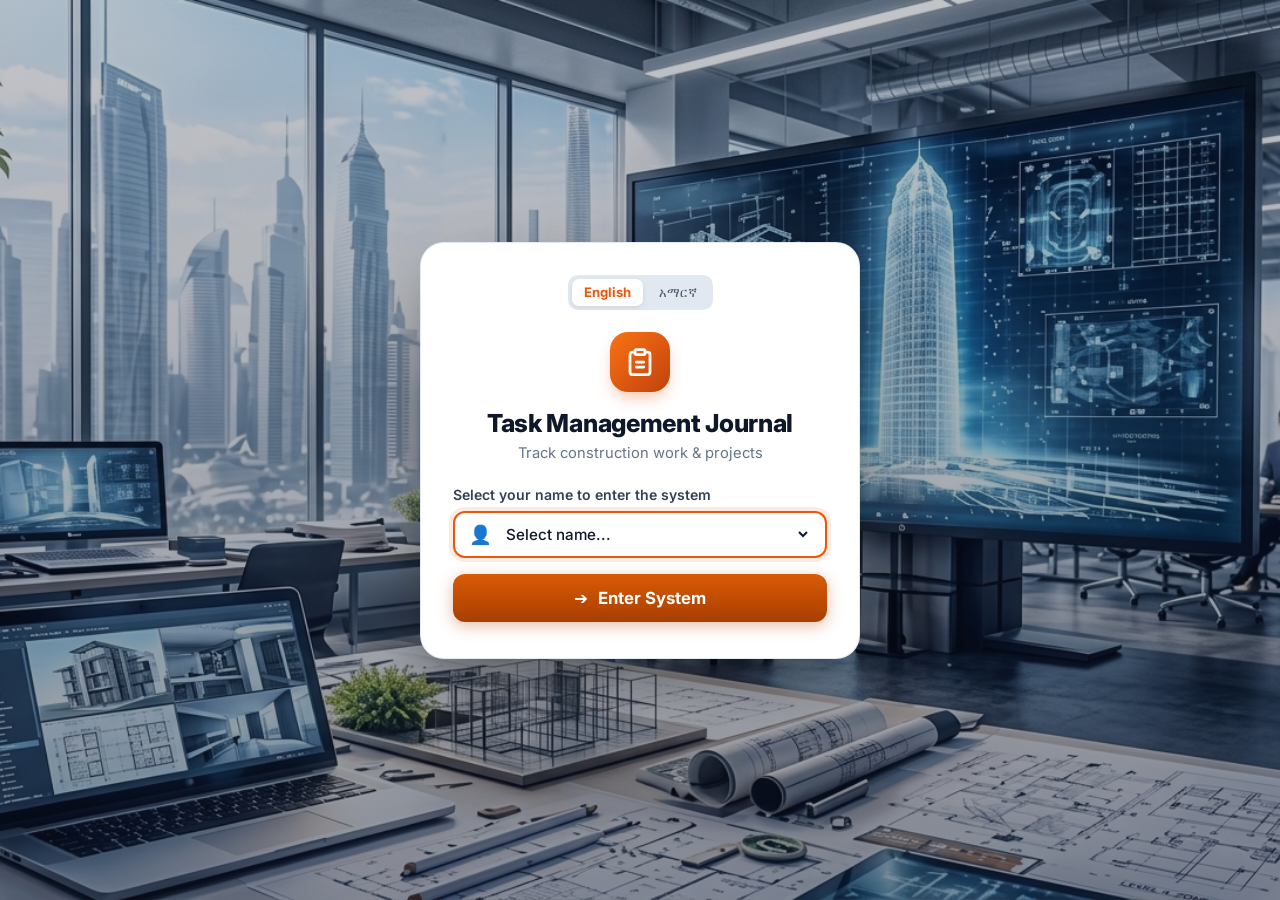
==== index.html @ bc1bd8eb "Fix loading stall: bundle Supabase & ExcelJS locally, add network timeouts, and load UI instantly in" ====
<!DOCTYPE html>
<html lang="en">
<head>
    <meta charset="UTF-8">
    <meta name="viewport" content="width=device-width, initial-scale=1.0">
    <title>Task Journal - 15 Days Report</title>
    <link href="https://fonts.googleapis.com/css2?family=Inter:wght@400;500;600;700;800&display=swap" rel="stylesheet">
    <link rel="stylesheet" href="static/css/style.css?v=bim-v3">
    <!-- Supabase JS Client (Local High-Speed Bundle) -->
    <script src="static/js/supabase.min.js"></script>
    <script src="supabase-config.js"></script>
    <script src="static/js/supabase-client.js"></script>
</head>
<body data-bim-theme="revit">
    <nav class="navbar">
        <div class="nav-container">
            <div class="brand-group">
                <a href="index.html" class="brand-logo">
                    <span class="brand-icon">✓</span>
                    <div class="brand-text">
                        <strong class="brand-title">Task Management Journal</strong>
                        <small class="brand-subtitle">Track construction work & projects</small>
                    </div>
                </a>
                <div class="bim-status-pill">
                    <span class="status-dot"></span>
                    <span class="status-text">BSDeng</span>
                </div>
            </div>

            <div class="nav-right">
                <!-- Supabase Cloud DB Connection Indicator -->
                <div class="supabase-status-pill disconnected" id="supabaseStatusPill" onclick="openSupabaseConfigModal()" title="Configure Supabase Connection">
                    <span class="status-dot"></span>
                    <span>⚙️ Connect Supabase</span>
                </div>

                <!-- Current Active Executor Badge (Image 2 trigger) -->
                <div class="nav-executor-badge" id="navExecutorBadge" onclick="openEnterSystemModal(true)" title="Current Executor - Click to Switch or Change Name">
                    <span class="executor-avatar">👤</span>
                    <div class="executor-label-wrap">
                        <span class="executor-status-label">EXECUTOR</span>
                        <strong id="navExecutorNameText">Choose Name</strong>
                    </div>
                    <span class="executor-switch-tag">Switch ▾</span>
                </div>

                <!-- Sleek Theme Toggle -->
                <div class="theme-toggle-wrap" title="Toggle Dark / Light Mode">
                    <button type="button" class="theme-toggle-btn active" id="btnThemeDark" onclick="setAppTheme('dark')">
                        <span class="theme-icon">🌙</span>
                        <span>Dark</span>
                    </button>
                    <button type="button" class="theme-toggle-btn" id="btnThemeLight" onclick="setAppTheme('light')">
                        <span class="theme-icon">☀️</span>
                        <span>Light</span>
                    </button>
                </div>
                
                <div class="nav-links">
                    <a href="index.html" class="nav-link active">Timesheet</a>
                    <a href="dashboard.html" class="nav-link">Manager Dashboard</a>
                </div>
            </div>
        </div>
    </nav>

    <main class="main-content">
        <div class="page-container">
            <div class="portal-header card">
                <div class="portal-header-left">
                    <h2>✍️ 15-Day Task Journal Entry</h2>
                    <p class="subtitle">Log your daily project tasks and general hours. Save your entries anytime.</p>
                </div>
                <div class="portal-header-right">
                    <div class="hours-badge-container">
                        <span class="hours-label">Your Logged Hours</span>
                        <div class="hours-meter">
                            <span id="totalHoursDisplay" class="hours-value">0.0</span>
                            <span class="hours-target">/ 99 hrs</span>
                        </div>
                        <div class="progress-bar-bg">
                            <div id="hoursProgressBar" class="progress-bar-fill" style="width: 0%;"></div>
                        </div>
                    </div>
                </div>
            </div>

            <!-- Member and Period Selection Controls -->
            <div class="controls-card card">
                <div class="form-grid">
                    <div class="form-group">
                        <div style="display: flex; justify-content: space-between; align-items: center; margin-bottom: 2px;">
                            <label for="memberSelect"><strong>Team Member (Executor)</strong></label>
                            <button type="button" class="btn btn-outline btn-sm" onclick="openEnterSystemModal(true)" style="padding: 2px 8px; font-size: 0.76rem; border-color: #EA580C; color: #EA580C;">
                                👤 Switch / Change Name
                            </button>
                        </div>
                        <select id="memberSelect" class="form-control">
                            <option value="">-- Choose Your Name --</option>
                        </select>
                    </div>

                    <div class="form-group">
                        <label><strong>MP Number</strong></label>
                        <input type="text" id="mpDisplay" class="form-control" readonly placeholder="Auto-filled">
                    </div>

                    <div class="form-group">
                        <label for="startDate"><strong>Period Start Date</strong></label>
                        <input type="date" id="startDate" class="form-control">
                    </div>

                    <div class="form-group">
                        <label for="endDate"><strong>Period End Date</strong></label>
                        <input type="date" id="endDate" class="form-control">
                    </div>

                    <div class="form-group">
                        <label for="periodTitle"><strong>Report Period Label</strong></label>
                        <input type="text" id="periodTitle" class="form-control" placeholder="e.g. SEP 16-30">
                    </div>
                </div>

                <div class="action-toolbar">
                    <button type="button" id="btnPrefill" class="btn btn-secondary">
                        ⚡ Auto-Fill Period Days (15 Days)
                    </button>
                    <button type="button" id="btnAddRow" class="btn btn-secondary">
                        ➕ Add Custom Row
                    </button>
                    <button type="button" id="btnSave" class="btn btn-primary">
                        💾 Save My Journal Entries
                    </button>
                    <span id="saveStatus" class="save-status-text"></span>
                </div>
            </div>

            <!-- Timesheet Grid -->
            <div class="table-card card">
                <div class="table-responsive">
                    <table class="timesheet-table" id="taskTable">
                        <thead>
                            <tr>
                                <th style="width: 140px;">Date</th>
                                <th style="width: 130px;">Name (Project #)</th>
                                <th style="width: 160px;">Task</th>
                                <th>Description</th>
                                <th style="width: 100px;">General Hours</th>
                                <th style="width: 220px;">Leave / Quick Tags</th>
                                <th style="width: 70px;">Action</th>
                            </tr>
                        </thead>
                        <tbody id="tableBody">
                            <tr id="emptyRowPlaceholder">
                                <td colspan="7" class="text-center text-muted" style="padding: 40px;">
                                    Please select your name above to view and enter your tasks.
                                </td>
                            </tr>
                        </tbody>
                        <tfoot>
                            <tr class="table-total-row">
                                <td colspan="4" style="text-align: right; font-weight: 700;">Grand Total Hours:</td>
                                <td style="text-align: right; font-weight: 700;"><span id="totalHoursBottom">0.0</span> hrs</td>
                                <td colspan="2"></td>
                            </tr>
                        </tfoot>
                    </table>
                </div>
            </div>
        </div>

        <!-- Predefined Common Task Types for BIM Autocomplete -->
        <datalist id="taskTypeList">
            <option value="Fixing">
            <option value="Modelling">
            <option value="Rebar">
            <option value="Geometry">
            <option value="Geometry and rebar">
            <option value="Excavation">
            <option value="Preparing DWG">
            <option value="EX">
            <option value="Fixing Geometry">
            <option value="Comment update">
            <option value="Model update">
        </datalist>
    </main>


    <!-- Task Management Journal Login / Entry Modal (Image 2) -->
    <div id="enterSystemOverlay" class="system-entry-overlay" style="display: none;">
        <div class="system-entry-card">
            <div class="entry-lang-bar">
                <button type="button" class="entry-lang-btn active" data-lang="en" onclick="setEntryLang('en')">English</button>
                <button type="button" class="entry-lang-btn" data-lang="am" onclick="setEntryLang('am')">አማርኛ</button>
            </div>

            <div class="entry-icon-badge">
                <svg width="30" height="30" viewBox="0 0 24 24" fill="none" stroke="currentColor" stroke-width="2.2" stroke-linecap="round" stroke-linejoin="round">
                    <path d="M16 4h2a2 2 0 0 1 2 2v14a2 2 0 0 1-2 2H6a2 2 0 0 1-2-2V6a2 2 0 0 1 2-2h2"></path>
                    <rect x="8" y="2" width="8" height="4" rx="1" ry="1"></rect>
                    <path d="M9 12h6"></path>
                    <path d="M9 16h6"></path>
                </svg>
            </div>

            <h2 class="entry-title" id="entryTitle">Task Management Journal</h2>
            <p class="entry-subtitle" id="entrySubtitle">Track construction work &amp; projects</p>

            <div class="entry-form-body">
                <label class="entry-label" id="entryLabel" for="modalMemberSelect">Select your name to enter the system</label>
                
                <div class="entry-input-container">
                    <span class="entry-user-icon">👤</span>
                    <select id="modalMemberSelect" class="entry-select-input" onchange="handleModalMemberChange()">
                        <option value="" disabled selected>Select name...</option>
                    </select>
                </div>

                <div id="modalNewMemberFields" class="entry-new-fields" style="display: none;">
                    <div class="entry-field-group">
                        <label class="entry-field-label">Executor Name</label>
                        <input type="text" id="modalCustomName" class="form-control" placeholder="Enter executor full name...">
                    </div>
                    <div class="entry-field-group">
                        <label class="entry-field-label">MP Number (Auto-assigned if blank)</label>
                        <input type="text" id="modalCustomMp" class="form-control" placeholder="e.g. 9829">
                    </div>
                    <div class="entry-checkbox-group" id="renameOptionRow" style="display: none;">
                        <label>
                            <input type="checkbox" id="modalIsRenameCheckbox"> Update / rename existing member profile
                        </label>
                    </div>
                </div>

                <div id="entryErrorNotice" class="entry-error-box" style="display: none;"></div>

                <button type="button" class="btn-enter-system" id="btnEnterSystemAction" onclick="submitSystemEntry()">
                    <span class="enter-icon">➔</span>
                    <span id="btnEnterLabel">Enter System</span>
                </button>

                <button type="button" class="btn-close-overlay" id="btnCloseOverlayBtn" onclick="closeEnterSystemModal()" style="display: none;">
                    Close
                </button>
            </div>
        </div>
    </div>

    <!-- Supabase Configuration Modal -->
    <div id="supabaseConfigModal" class="system-entry-overlay" style="display: none;">
        <div class="system-entry-card" style="max-width: 500px;">
            <div class="entry-icon-badge" style="background: #10B981; color: #fff;">
                ⚡
            </div>
            <h2 class="entry-title">Connect Supabase Cloud Database</h2>
            <p class="entry-subtitle">Enter your Supabase project credentials to store timesheets online.</p>

            <div class="entry-form-body">
                <div class="entry-field-group" style="text-align: left; margin-bottom: 12px;">
                    <label class="entry-field-label" style="display:block; margin-bottom: 4px;"><strong>Supabase Project URL</strong></label>
                    <input type="text" id="modalSupabaseUrl" class="form-control" placeholder="https://yourproject.supabase.co" style="width:100%;">
                </div>

                <div class="entry-field-group" style="text-align: left; margin-bottom: 16px;">
                    <label class="entry-field-label" style="display:block; margin-bottom: 4px;"><strong>Supabase Anon Public Key</strong></label>
                    <input type="text" id="modalSupabaseKey" class="form-control" placeholder="eyJhbGciOiJIUzI1NiIsInR5cCI6IkpXVCJ9..." style="width:100%;">
                </div>

                <p style="font-size: 0.8rem; color: #64748B; text-align: left; line-height: 1.4; margin-bottom: 16px;">
                    💡 Find these in your <strong>Supabase Dashboard</strong> &rarr; <strong>Project Settings</strong> &rarr; <strong>API</strong>.<br>
                    Make sure you have run the queries from <code>supabase-schema.sql</code> in your SQL Editor!
                </p>

                <button type="button" class="btn-enter-system" onclick="saveSupabaseConfigModal()" style="background: #10B981;">
                    <span>💾 Save &amp; Connect Database</span>
                </button>

                <button type="button" class="btn-close-overlay" onclick="closeSupabaseConfigModal()" style="display: block; margin-top: 8px;">
                    Cancel
                </button>
            </div>
        </div>
    </div>

    <footer class="app-footer">
        <div class="footer-container">
            <p>Task Journal System &bull; Dynamic Team Executors &bull; Standardized Consolidation &bull; BIM Modeling &amp; Engineering</p>
        </div>
    </footer>

    <script>
        // Language translations for Entry Modal (English & Amharic)
        const ENTRY_LANGS = {
            en: {
                title: "Task Management Journal",
                subtitle: "Track construction work & projects",
                label: "Select your name to enter the system",
                btn: "Enter System",
                placeholder: "Select name..."
            },
            am: {
                title: "የሥራ ተግባር መመዝገቢያ ጆርናል",
                subtitle: "የኮንስትራክሽን ሥራዎችንና ፕሮጀክቶችን ይከታተሉ",
                label: "ወደ ሲስተሙ ለመግባት ስምዎን ይምረጡ",
                btn: "ወደ ሲስተሙ ግባ",
                placeholder: "ስምዎን ይምረጡ..."
            }
        };

        function setEntryLang(lang) {
            document.querySelectorAll('.entry-lang-btn').forEach(btn => {
                btn.classList.toggle('active', btn.getAttribute('data-lang') === lang);
            });
            const t = ENTRY_LANGS[lang] || ENTRY_LANGS.en;
            document.getElementById('entryTitle').textContent = t.title;
            document.getElementById('entrySubtitle').textContent = t.subtitle;
            document.getElementById('entryLabel').textContent = t.label;
            document.getElementById('btnEnterLabel').textContent = t.btn;
            const defOpt = document.querySelector('#modalMemberSelect option[value=""]');
            if (defOpt) defOpt.textContent = t.placeholder;
        }

        function setAppTheme(theme) {
            const bimTheme = (theme === 'light') ? 'cad-light' : 'revit';
            document.body.setAttribute('data-bim-theme', bimTheme);
            try {
                localStorage.setItem('app_theme_preference', theme);
            } catch(e) {}
            const darkBtn = document.getElementById('btnThemeDark');
            const lightBtn = document.getElementById('btnThemeLight');
            if (darkBtn) darkBtn.classList.toggle('active', theme === 'dark');
            if (lightBtn) lightBtn.classList.toggle('active', theme === 'light');
        }

        (function() {
            try {
                const savedTheme = localStorage.getItem('app_theme_preference') || 'dark';
                setAppTheme(savedTheme);
            } catch(e) {}
        })();
    </script>
    <script src="static/js/app.js"></script>
</body>
</html>
---- static/css/style.css ----
:root {
    --primary: #1F4E78;
    --primary-hover: #153857;
    --secondary: #475569;
    --success: #16A34A;
    --warning: #EA580C;
    --danger: #DC2626;

    /* Default BIM 3D Viewport Theme (Autodesk Revit / Navisworks Slate) */
    --bim-bg: #111722;
    --bim-grid: 
        /* Major CAD coordinate grid lines (100px) */
        linear-gradient(rgba(56, 189, 248, 0.14) 1px, transparent 1px),
        linear-gradient(90deg, rgba(56, 189, 248, 0.14) 1px, transparent 1px),
        /* Minor CAD snap grid lines (20px) */
        linear-gradient(rgba(255, 255, 255, 0.04) 1px, transparent 1px),
        linear-gradient(90deg, rgba(255, 255, 255, 0.04) 1px, transparent 1px),
        /* Subtle isometric perspective grid diagonals (60deg) */
        linear-gradient(60deg, rgba(56, 189, 248, 0.025) 1px, transparent 1px),
        linear-gradient(-60deg, rgba(56, 189, 248, 0.025) 1px, transparent 1px),
        /* 3D Viewport Horizon depth gradient */
        radial-gradient(ellipse at 50% 25%, #1d2c42 0%, #0a0f18 100%);
    --bim-grid-size: 100px 100px, 100px 100px, 20px 20px, 20px 20px, 200px 115.47px, 200px 115.47px, 100% 100%;

    --bg-page: var(--bim-bg);
    --bg-card: rgba(255, 255, 255, 0.96);
    --border-color: rgba(226, 232, 240, 0.85);
    --text-main: #0F172A;
    --text-muted: #64748B;
    --radius: 18px;
    --shadow: 0 10px 25px -5px rgba(0, 0, 0, 0.25), 0 8px 10px -6px rgba(0, 0, 0, 0.15);
}

/* Blueprint Theme */
body[data-bim-theme="blueprint"] {
    --bim-bg: #0A1E38;
    --bim-grid: 
        linear-gradient(rgba(147, 197, 253, 0.22) 1.5px, transparent 1.5px),
        linear-gradient(90deg, rgba(147, 197, 253, 0.22) 1.5px, transparent 1.5px),
        linear-gradient(rgba(147, 197, 253, 0.07) 1px, transparent 1px),
        linear-gradient(90deg, rgba(147, 197, 253, 0.07) 1px, transparent 1px),
        linear-gradient(60deg, rgba(147, 197, 253, 0.03) 1px, transparent 1px),
        linear-gradient(-60deg, rgba(147, 197, 253, 0.03) 1px, transparent 1px),
        radial-gradient(circle at 50% 30%, #10325d 0%, #061324 100%);
    --bim-grid-size: 80px 80px, 80px 80px, 16px 16px, 16px 16px, 160px 92.38px, 160px 92.38px, 100% 100%;
}

/* CAD Light Drafting Table Theme */
body[data-bim-theme="cad-light"] {
    --bim-bg: #EEF2F6;
    background-color: #F1F5F9;
    --bg-card: #FFFFFF;
    --shadow: 0 4px 6px -1px rgba(0, 0, 0, 0.1), 0 2px 4px -2px rgba(0, 0, 0, 0.05);
}

body[data-bim-theme="revit"] {
    --bim-bg: #0B111E;
    background-color: #0B111E;
}

* {
    box-sizing: border-box;
    margin: 0;
    padding: 0;
    font-family: 'Inter', system-ui, -apple-system, sans-serif;
}

body {
    background-color: #0B111E;
    color: var(--text-main);
    display: flex;
    flex-direction: column;
    min-height: 100vh;
    position: relative;
    overflow-x: hidden;
}

/* Smooth Atmospheric Architectural Office Backdrop */
body::before {
    content: '';
    position: fixed;
    top: 0;
    left: 0;
    right: 0;
    bottom: 0;
    background-image: url('../img/bim-office-bg.jpg');
    background-size: cover;
    background-position: center;
    background-repeat: no-repeat;
    filter: blur(8px) brightness(0.85);
    transform: scale(1.06);
    z-index: -2;
    transition: filter 0.3s ease;
}

/* Ambient Smooth Lighting Gradient Overlay */
body::after {
    content: '';
    position: fixed;
    top: 0;
    left: 0;
    right: 0;
    bottom: 0;
    background: 
        radial-gradient(ellipse at 50% 20%, rgba(15, 23, 42, 0.4) 0%, rgba(11, 17, 30, 0.8) 100%),
        linear-gradient(180deg, rgba(15, 23, 42, 0.7) 0%, rgba(15, 23, 42, 0.35) 25%, rgba(11, 17, 30, 0.75) 100%);
    z-index: -1;
    pointer-events: none;
}

body[data-bim-theme="cad-light"]::before {
    filter: blur(8px) brightness(1.15) opacity(0.5);
}

body[data-bim-theme="cad-light"]::after {
    background: 
        radial-gradient(ellipse at 50% 20%, rgba(241, 245, 249, 0.5) 0%, rgba(226, 232, 240, 0.85) 100%),
        linear-gradient(180deg, rgba(248, 250, 252, 0.75) 0%, rgba(241, 245, 249, 0.4) 25%, rgba(226, 232, 240, 0.8) 100%);
}

/* Floating Island Header Card (Matching Image 1) */
.navbar {
    width: calc(100% - 40px);
    max-width: 1300px;
    margin: 20px auto 10px auto;
    background-color: rgba(255, 255, 255, 0.96);
    backdrop-filter: blur(16px);
    -webkit-backdrop-filter: blur(16px);
    border: 1px solid rgba(226, 232, 240, 0.9);
    border-radius: 20px;
    position: sticky;
    top: 16px;
    z-index: 100;
    box-shadow: 0 10px 25px -5px rgba(0, 0, 0, 0.15), 0 8px 10px -6px rgba(0, 0, 0, 0.08);
    transition: all 0.3s ease;
}

.nav-container {
    width: 100%;
    max-width: 100%;
    margin: 0;
    padding: 12px 28px;
    min-height: 72px;
    display: flex;
    align-items: center;
    justify-content: space-between;
    gap: 18px;
    box-sizing: border-box;
}

.brand-group {
    display: flex;
    align-items: center;
    gap: 14px;
    flex-shrink: 0;
}

.brand-logo {
    display: flex;
    align-items: center;
    gap: 12px;
    text-decoration: none;
    line-height: 1;
}

.brand-icon {
    display: flex;
    align-items: center;
    justify-content: center;
    width: 44px;
    height: 44px;
    background: linear-gradient(135deg, #EA580C 0%, #D97706 100%);
    border-radius: 12px;
    color: #FFFFFF;
    font-size: 1.35rem;
    box-shadow: 0 4px 12px rgba(234, 88, 12, 0.28);
    flex-shrink: 0;
}

.brand-text {
    display: flex;
    flex-direction: column;
    justify-content: center;
    line-height: 1.2;
}

.brand-text strong,
.brand-text .brand-title {
    font-size: 1.15rem;
    font-weight: 800;
    letter-spacing: -0.2px;
    color: #0F172A;
    white-space: nowrap;
}

.brand-text small,
.brand-text .brand-subtitle {
    font-size: 0.76rem;
    font-weight: 600;
    color: #64748B;
    letter-spacing: 0.2px;
    white-space: nowrap;
}

.bim-status-pill {
    display: inline-flex;
    align-items: center;
    gap: 6px;
    background: #F0F9FF;
    color: #0369A1;
    padding: 0 10px;
    height: 28px;
    border-radius: 6px;
    font-size: 0.74rem;
    font-weight: 700;
    letter-spacing: 0.5px;
    border: 1px solid #BAE6FD;
    white-space: nowrap;
}

.status-dot {
    width: 7px;
    height: 7px;
    border-radius: 50%;
    background-color: #10B981;
    box-shadow: 0 0 6px rgba(16, 185, 129, 0.7);
    flex-shrink: 0;
}

.nav-right {
    display: flex;
    align-items: center;
    gap: 8px;
    flex-shrink: 0;
}

/* Sleek Modern Theme Switcher */
.theme-toggle-wrap {
    display: inline-flex;
    align-items: center;
    height: 38px;
    background: #F1F5F9;
    border: 1px solid #E2E8F0;
    border-radius: 8px;
    padding: 3px;
    gap: 2px;
    transition: all 0.2s ease;
    box-sizing: border-box;
}

.theme-toggle-btn {
    border: none;
    background: transparent;
    display: inline-flex;
    align-items: center;
    gap: 5px;
    height: 30px;
    padding: 0 10px;
    font-size: 0.76rem;
    font-weight: 600;
    color: #64748B;
    border-radius: 6px;
    cursor: pointer;
    transition: all 0.2s ease;
    user-select: none;
    white-space: nowrap;
}

.theme-toggle-btn:hover {
    color: #0F172A;
}

.theme-toggle-btn.active {
    background: #FFFFFF;
    color: #0284C7;
    box-shadow: 0 1px 3px rgba(0, 0, 0, 0.08);
    font-weight: 700;
}

.theme-toggle-btn .theme-icon {
    font-size: 0.85rem;
    line-height: 1;
}

.nav-links {
    display: inline-flex;
    align-items: center;
    gap: 8px;
    background: transparent;
    border: none;
    padding: 0;
}

.nav-link {
    height: 38px;
    display: inline-flex;
    align-items: center;
    justify-content: center;
    gap: 6px;
    text-decoration: none;
    color: #475569;
    font-weight: 600;
    font-size: 0.82rem;
    padding: 0 16px;
    border-radius: 20px;
    border: 1px solid #CBD5E1;
    background: #FFFFFF;
    transition: all 0.2s ease;
    white-space: nowrap;
    box-shadow: 0 1px 2px rgba(0, 0, 0, 0.04);
}

.nav-link:hover {
    color: #0F172A;
    background-color: #F8FAFC;
    border-color: #94A3B8;
    transform: translateY(-1px);
    box-shadow: 0 2px 4px rgba(0, 0, 0, 0.06);
}

.nav-link.active {
    color: #FFFFFF;
    background: #0284C7;
    border-color: #0284C7;
    box-shadow: 0 2px 8px rgba(2, 132, 199, 0.35);
    font-weight: 700;
}

#btnLockAdmin {
    height: 30px;
    display: inline-flex;
    align-items: center;
    gap: 4px;
    padding: 0 10px;
    font-size: 0.76rem;
    font-weight: 600;
    border-radius: 6px;
    border: 1px solid #CBD5E1;
    background: transparent;
    color: #64748B;
    cursor: pointer;
    transition: all 0.2s;
    margin-left: 2px;
}

#btnLockAdmin:hover {
    background: #FEE2E2;
    border-color: #FCA5A5;
    color: #DC2626;
}

@media (max-width: 1280px) {
    .nav-container {
        padding: 0 14px;
        gap: 8px;
    }
    .nav-right {
        gap: 6px;
    }
    .nav-link {
        padding: 0 8px;
        font-size: 0.74rem;
    }
}

/* Main Content */
.main-content {
    flex: 1;
    padding: 10px 20px 28px 20px;
}

.page-container {
    max-width: 1300px;
    margin: 0 auto;
    display: flex;
    flex-direction: column;
    gap: 20px;
}

/* Cards */
.card {
    background: var(--bg-card);
    border-radius: var(--radius);
    border: 1px solid var(--border-color);
    box-shadow: var(--shadow);
    padding: 24px;
    backdrop-filter: blur(8px);
    -webkit-backdrop-filter: blur(8px);
}

/* Headers */
.portal-header, .dashboard-header {
    display: flex;
    align-items: center;
    justify-content: space-between;
    flex-wrap: wrap;
    gap: 16px;
}

.portal-header h2, .dashboard-header h2 {
    font-size: 1.4rem;
    color: var(--text-main);
    margin-bottom: 4px;
}

.subtitle {
    color: var(--text-muted);
    font-size: 0.9rem;
}

/* Hours Display Card */
.hours-badge-container {
    background: #F8FAFC;
    border: 1px solid var(--border-color);
    padding: 12px 20px;
    border-radius: var(--radius);
    min-width: 220px;
    text-align: right;
}

.hours-label {
    font-size: 0.8rem;
    text-transform: uppercase;
    font-weight: 600;
    color: var(--text-muted);
    display: block;
    margin-bottom: 4px;
}

.hours-meter {
    font-size: 1.6rem;
    font-weight: 700;
    color: var(--primary);
}

.hours-target {
    font-size: 0.95rem;
    font-weight: 500;
    color: var(--text-muted);
}

.progress-bar-bg {
    width: 100%;
    height: 8px;
    background-color: #E2E8F0;
    border-radius: 4px;
    overflow: hidden;
    margin-top: 6px;
}

.progress-bar-fill {
    height: 100%;
    background-color: var(--success);
    transition: width 0.3s ease;
}

/* Form Controls */
.form-grid {
    display: grid;
    grid-template-columns: repeat(auto-fit, minmax(200px, 1fr));
    gap: 16px;
    margin-bottom: 20px;
}

.form-grid-period {
    display: grid;
    grid-template-columns: 2fr 1.5fr 1.5fr 1fr 1.5fr;
    gap: 16px;
}

.form-group {
    display: flex;
    flex-direction: column;
    gap: 6px;
}

.form-group label {
    font-size: 0.85rem;
    color: var(--text-main);
}

.form-control {
    padding: 9px 12px;
    border: 1px solid var(--border-color);
    border-radius: 6px;
    font-size: 0.9rem;
    color: var(--text-main);
    background-color: #FFFFFF;
    transition: border-color 0.2s;
}

.form-control:focus {
    outline: none;
    border-color: var(--primary);
    box-shadow: 0 0 0 3px rgba(31, 78, 120, 0.15);
}

/* Action Toolbar */
.action-toolbar {
    display: flex;
    align-items: center;
    gap: 12px;
    flex-wrap: wrap;
    padding-top: 8px;
    border-top: 1px solid var(--border-color);
}

/* Buttons */
.btn {
    display: inline-flex;
    align-items: center;
    justify-content: center;
    gap: 6px;
    padding: 9px 16px;
    font-size: 0.9rem;
    font-weight: 600;
    border-radius: 6px;
    border: none;
    cursor: pointer;
    text-decoration: none;
    transition: all 0.2s;
}

.btn-primary {
    background-color: var(--primary);
    color: #FFFFFF;
}

.btn-primary:hover {
    background-color: var(--primary-hover);
}

.btn-secondary {
    background-color: #F1F5F9;
    color: var(--text-main);
    border: 1px solid var(--border-color);
}

.btn-secondary:hover {
    background-color: #E2E8F0;
}

.btn-export {
    background-color: var(--success);
    color: #FFFFFF;
    font-size: 1rem;
    padding: 12px 24px;
    box-shadow: 0 2px 4px rgba(22, 163, 74, 0.2);
}

.btn-export:hover {
    background-color: #15803D;
    color: #FFFFFF;
}

.btn-sm {
    padding: 5px 10px;
    font-size: 0.8rem;
}

.btn-outline {
    background: transparent;
    border: 1px solid var(--border-color);
    color: var(--primary);
}

.btn-outline:hover {
    background-color: #EBF3FA;
}

.btn-delete {
    background: transparent;
    border: none;
    color: var(--danger);
    cursor: pointer;
    font-size: 1.1rem;
    padding: 4px;
}

.btn-delete:hover {
    color: #991B1B;
}

/* Tables */
.table-responsive {
    overflow-x: auto;
}

.timesheet-table, .dashboard-table {
    width: 100%;
    border-collapse: collapse;
    font-size: 0.9rem;
}

.timesheet-table th, .dashboard-table th {
    background-color: #F8FAFC;
    color: var(--text-main);
    font-weight: 600;
    padding: 12px 10px;
    text-align: left;
    border-bottom: 2px solid var(--border-color);
}

.timesheet-table td, .dashboard-table td {
    padding: 8px 10px;
    border-bottom: 1px solid var(--border-color);
    vertical-align: middle;
}

.timesheet-table tbody tr:hover, .dashboard-table tbody tr:hover {
    background-color: #F8FAFC;
}

.timesheet-table input, .timesheet-table select {
    width: 100%;
    padding: 6px 8px;
    border: 1px solid var(--border-color);
    border-radius: 4px;
    font-size: 0.88rem;
}

.timesheet-table input:focus, .timesheet-table select:focus {
    outline: none;
    border-color: var(--primary);
}

/* Quick tag buttons */
.tag-btn-group {
    display: flex;
    gap: 4px;
}

.tag-btn {
    border: 1px solid var(--border-color);
    background: #FFFFFF;
    font-size: 0.75rem;
    padding: 3px 6px;
    border-radius: 4px;
    cursor: pointer;
    color: var(--text-muted);
}

.tag-btn:hover {
    background: #F1F5F9;
    color: var(--text-main);
}

.weekend-row {
    background-color: #F8FAFC !important;
}

.weekend-row input {
    background-color: #F1F5F9;
}

/* Specific leave row highlighting */
.leave-vacation-row {
    background-color: #F0FDF4 !important;
}
.leave-vacation-row input {
    background-color: #DCFCE7;
    border-color: #86EFAC;
}

.leave-sick-row {
    background-color: #FEFCE8 !important;
}
.leave-sick-row input {
    background-color: #FEF08A;
    border-color: #FDE047;
}

.leave-emergency-row {
    background-color: #FEF2F2 !important;
}
.leave-emergency-row input {
    background-color: #FEE2E2;
    border-color: #FCA5A5;
}

.leave-other-row {
    background-color: #FAF5FF !important;
}
.leave-other-row input {
    background-color: #F3E8FF;
    border-color: #D8B4FE;
}

/* Tag buttons layout & colors */
.tag-btn-grid {
    display: flex;
    flex-wrap: wrap;
    gap: 3px;
}

.tag-vacation:hover {
    background-color: #DCFCE7;
    color: #15803D;
    border-color: #86EFAC;
}

.tag-sick:hover {
    background-color: #FEF08A;
    color: #854D0E;
    border-color: #FDE047;
}

.tag-emergency:hover {
    background-color: #FEE2E2;
    color: #B91C1C;
    border-color: #FCA5A5;
}

.tag-other:hover {
    background-color: #F3E8FF;
    color: #6B21A8;
    border-color: #D8B4FE;
}

/* Badges */
.badge {
    display: inline-block;
    padding: 4px 8px;
    border-radius: 12px;
    font-size: 0.78rem;
    font-weight: 600;
}

.badge-mp {
    background: #E2E8F0;
    color: #334155;
}

.badge-success {
    background: #DCFCE7;
    color: #166534;
}

.badge-warning {
    background: #FEF3C7;
    color: #92400E;
}

.badge-danger {
    background: #FEE2E2;
    color: #991B1B;
}

/* KPI Cards */
.kpi-grid {
    display: grid;
    grid-template-columns: repeat(auto-fit, minmax(240px, 1fr));
    gap: 16px;
}

.kpi-card {
    padding: 20px;
    display: flex;
    flex-direction: column;
    gap: 6px;
}

.kpi-title {
    font-size: 0.85rem;
    color: var(--text-muted);
    font-weight: 600;
    text-transform: uppercase;
}

.kpi-value {
    font-size: 2rem;
    font-weight: 700;
}

.kpi-value small {
    font-size: 1rem;
    font-weight: 500;
    color: var(--text-muted);
}

.text-primary { color: var(--primary); }
.text-success { color: var(--success); }
.text-secondary { color: var(--secondary); }

.kpi-desc {
    font-size: 0.8rem;
    color: var(--text-muted);
}

/* Mini Progress Bar in Tables */
.mini-progress-bg {
    width: 100%;
    height: 6px;
    background-color: #E2E8F0;
    border-radius: 3px;
    overflow: hidden;
    margin-top: 4px;
}

.mini-progress-fill {
    height: 100%;
}

.fill-success { background-color: var(--success); }
.fill-warning { background-color: var(--warning); }
.fill-empty { background-color: #CBD5E1; }

.table-header-row {
    display: flex;
    justify-content: space-between;
    align-items: center;
    margin-bottom: 16px;
    flex-wrap: wrap;
    gap: 12px;
}

.table-search-input {
    padding: 7px 12px;
    border: 1px solid var(--border-color);
    border-radius: 6px;
    font-size: 0.88rem;
    min-width: 240px;
}

/* Save status message */
.save-status-text {
    font-size: 0.85rem;
    color: var(--success);
    font-weight: 500;
    margin-left: 8px;
}

/* Bottom Action Bar */
.bottom-action-bar {
    position: fixed;
    bottom: 0;
    left: 0;
    right: 0;
    background: #FFFFFF;
    border-top: 1px solid var(--border-color);
    padding: 12px 20px;
    display: flex;
    justify-content: space-between;
    align-items: center;
    box-shadow: 0 -2px 10px rgba(0, 0, 0, 0.05);
    z-index: 99;
}

.bottom-info {
    font-size: 0.95rem;
}

/* Footer */
.app-footer {
    background-color: rgba(255, 255, 255, 0.94);
    backdrop-filter: blur(10px);
    -webkit-backdrop-filter: blur(10px);
    border-top: 1px solid var(--border-color);
    padding: 16px 20px 70px 20px; /* padding-bottom accounts for bottom-action-bar */
    text-align: center;
    font-size: 0.8rem;
    color: var(--text-muted);
}

/* BIM 3D Coordinate System (UCS Triad) HUD */
.bim-ucs-triad {
    display: none !important;
}

.bim-ucs-info {
    display: flex;
    flex-direction: column;
}

.bim-view-type {
    font-size: 0.72rem;
    font-weight: 700;
    letter-spacing: 0.5px;
    color: #38BDF8;
}

.bim-view-coord {
    font-size: 0.65rem;
    color: #94A3B8;
    font-family: monospace;
}

@media (max-width: 992px) {
    .bim-viewport-controls {
        display: none;
    }
    .bim-ucs-triad {
        display: none;
    }
}

@media (max-width: 768px) {
    .form-grid-period {
        grid-template-columns: 1fr;
    }
    .portal-header, .dashboard-header {
        flex-direction: column;
        align-items: stretch;
    }
    .hours-badge-container {
        text-align: left;
    }
}

/* =========================================================
   TASK MANAGEMENT JOURNAL - SYSTEM ENTRY MODAL (Image 2)
   ========================================================= */

.nav-executor-badge {
    display: inline-flex;
    align-items: center;
    gap: 8px;
    height: 38px;
    background: #F8FAFC;
    border: 1px solid #E2E8F0;
    padding: 0 10px;
    border-radius: 8px;
    cursor: pointer;
    transition: all 0.2s ease;
    box-shadow: 0 1px 2px rgba(0, 0, 0, 0.04);
    white-space: nowrap;
    box-sizing: border-box;
}

.nav-executor-badge:hover {
    background: #F1F5F9;
    border-color: #CBD5E1;
    transform: translateY(-1px);
    box-shadow: 0 2px 6px rgba(0, 0, 0, 0.08);
}

.executor-avatar {
    font-size: 1rem;
    line-height: 1;
    display: inline-flex;
    align-items: center;
}

.executor-label-wrap {
    display: flex;
    flex-direction: column;
    justify-content: center;
    line-height: 1.15;
}

.executor-status-label {
    font-size: 0.58rem;
    font-weight: 800;
    color: #EA580C;
    letter-spacing: 0.5px;
    text-transform: uppercase;
}

#navExecutorNameText {
    font-size: 0.8rem;
    font-weight: 700;
    color: #0F172A;
    max-width: 130px;
    white-space: nowrap;
    overflow: hidden;
    text-overflow: ellipsis;
}

.executor-switch-tag {
    font-size: 0.68rem;
    font-weight: 700;
    color: #0284C7;
    background: #E0F2FE;
    padding: 2px 6px;
    border-radius: 4px;
    letter-spacing: 0.2px;
}

/* Modal Overlay */
.system-entry-overlay {
    position: fixed;
    top: 0;
    left: 0;
    right: 0;
    bottom: 0;
    background: 
        linear-gradient(rgba(15, 23, 42, 0.25), rgba(15, 23, 42, 0.45)),
        url('../img/bim-office-bg.jpg') center center / cover no-repeat;
    backdrop-filter: blur(3px);
    -webkit-backdrop-filter: blur(3px);
    z-index: 10000;
    display: flex;
    align-items: center;
    justify-content: center;
    padding: 20px;
}

.system-entry-card {
    background: #FFFFFF;
    border-radius: 24px;
    width: 100%;
    max-width: 440px;
    padding: 32px 32px 36px 32px;
    box-shadow: 0 25px 60px -15px rgba(0, 0, 0, 0.5);
    text-align: center;
    border: 1px solid rgba(226, 232, 240, 0.9);
    position: relative;
    animation: entryModalFadeIn 0.25s ease-out;
}

@keyframes entryModalFadeIn {
    from {
        opacity: 0;
        transform: scale(0.95) translateY(10px);
    }
    to {
        opacity: 1;
        transform: scale(1) translateY(0);
    }
}

.entry-lang-bar {
    display: inline-flex;
    background: #E2E8F0;
    padding: 4px;
    border-radius: 10px;
    gap: 4px;
    margin-bottom: 22px;
}

.entry-lang-btn {
    border: none;
    background: transparent;
    padding: 5px 12px;
    font-size: 0.82rem;
    font-weight: 500;
    color: #475569;
    border-radius: 7px;
    cursor: pointer;
    transition: all 0.2s;
}

.entry-lang-btn.active {
    background: #FFFFFF;
    color: #EA580C;
    font-weight: 700;
    box-shadow: 0 2px 5px rgba(0, 0, 0, 0.08);
}

.entry-icon-badge {
    width: 60px;
    height: 60px;
    background: linear-gradient(135deg, #F97316 0%, #C2410C 100%);
    border-radius: 18px;
    display: flex;
    align-items: center;
    justify-content: center;
    color: #FFFFFF;
    margin: 0 auto 16px auto;
    box-shadow: 0 8px 16px -4px rgba(234, 88, 12, 0.4);
}

.entry-title {
    font-size: 1.55rem;
    font-weight: 800;
    color: #0F172A;
    margin-bottom: 6px;
    letter-spacing: -0.3px;
}

.entry-subtitle {
    font-size: 0.92rem;
    color: #64748B;
    margin-bottom: 24px;
}

.entry-form-body {
    display: flex;
    flex-direction: column;
    text-align: left;
}

.entry-label {
    display: block;
    font-size: 0.88rem;
    font-weight: 600;
    color: #334155;
    margin-bottom: 8px;
}

.entry-input-container {
    display: flex;
    align-items: center;
    gap: 10px;
    border: 2px solid #EA580C;
    border-radius: 12px;
    padding: 10px 14px;
    background: #FFFFFF;
    box-shadow: 0 0 0 4px rgba(234, 88, 12, 0.12);
    margin-bottom: 16px;
    transition: all 0.2s;
}

.entry-user-icon {
    font-size: 1.15rem;
    color: #64748B;
}

.entry-select-input {
    border: none;
    outline: none;
    background: transparent;
    width: 100%;
    font-size: 0.95rem;
    color: #0F172A;
    font-weight: 500;
    cursor: pointer;
}

.entry-new-fields {
    background: #F8FAFC;
    border: 1px solid #E2E8F0;
    border-radius: 10px;
    padding: 14px;
    margin-bottom: 16px;
    display: flex;
    flex-direction: column;
    gap: 10px;
}

.entry-field-group {
    display: flex;
    flex-direction: column;
    gap: 4px;
}

.entry-field-label {
    font-size: 0.8rem;
    font-weight: 600;
    color: #475569;
}

.entry-checkbox-group label {
    font-size: 0.82rem;
    color: #334155;
    display: flex;
    align-items: center;
    gap: 6px;
    cursor: pointer;
}

.entry-error-box {
    background: #FEE2E2;
    color: #991B1B;
    padding: 8px 12px;
    border-radius: 8px;
    font-size: 0.85rem;
    margin-bottom: 14px;
    border: 1px solid #FCA5A5;
}

.btn-enter-system {
    background: linear-gradient(180deg, #D95B06 0%, #A83E00 100%);
    color: #FFFFFF;
    border: none;
    border-radius: 12px;
    padding: 14px 20px;
    font-size: 1.05rem;
    font-weight: 700;
    width: 100%;
    display: flex;
    align-items: center;
    justify-content: center;
    gap: 10px;
    cursor: pointer;
    box-shadow: 0 4px 15px rgba(180, 70, 5, 0.35);
    transition: all 0.2s;
}

.btn-enter-system:hover {
    background: linear-gradient(180deg, #EA580C 0%, #9A3412 100%);
    transform: translateY(-1px);
    box-shadow: 0 6px 20px rgba(180, 70, 5, 0.45);
}

.btn-close-overlay {
    margin-top: 10px;
    background: transparent;
    border: none;
    color: #64748B;
    font-size: 0.88rem;
    font-weight: 500;
    cursor: pointer;
    text-align: center;
    padding: 6px;
}

.btn-close-overlay:hover {
    color: #0F172A;
    text-decoration: underline;
}

/* Supabase Cloud Connection Status Pill */
.supabase-status-pill {
    display: inline-flex;
    align-items: center;
    gap: 7px;
    height: 38px;
    padding: 0 12px;
    border-radius: 8px;
    font-size: 0.78rem;
    font-weight: 600;
    cursor: pointer;
    transition: all 0.2s ease;
    user-select: none;
    white-space: nowrap;
    box-sizing: border-box;
}

.supabase-status-pill.disconnected {
    background: #FFF7ED;
    border: 1px solid #FED7AA;
    color: #C2410C;
}

.supabase-status-pill.disconnected:hover {
    background: #FFEDD5;
    border-color: #FDBA74;
    transform: translateY(-1px);
    box-shadow: 0 2px 5px rgba(234, 88, 12, 0.15);
}

.supabase-status-pill.disconnected .status-dot {
    width: 7px;
    height: 7px;
    border-radius: 50%;
    background: #F97316;
    box-shadow: 0 0 6px rgba(249, 115, 22, 0.7);
}

.supabase-status-pill.connected {
    background: #ECFDF5;
    border: 1px solid #A7F3D0;
    color: #047857;
}

.supabase-status-pill.connected:hover {
    background: #D1FAE5;
    border-color: #6EE7B7;
    transform: translateY(-1px);
    box-shadow: 0 2px 5px rgba(16, 185, 129, 0.15);
}

.supabase-status-pill.connected .status-dot {
    width: 7px;
    height: 7px;
    border-radius: 50%;
    background: #10B981;
    box-shadow: 0 0 6px rgba(16, 185, 129, 0.7);
}
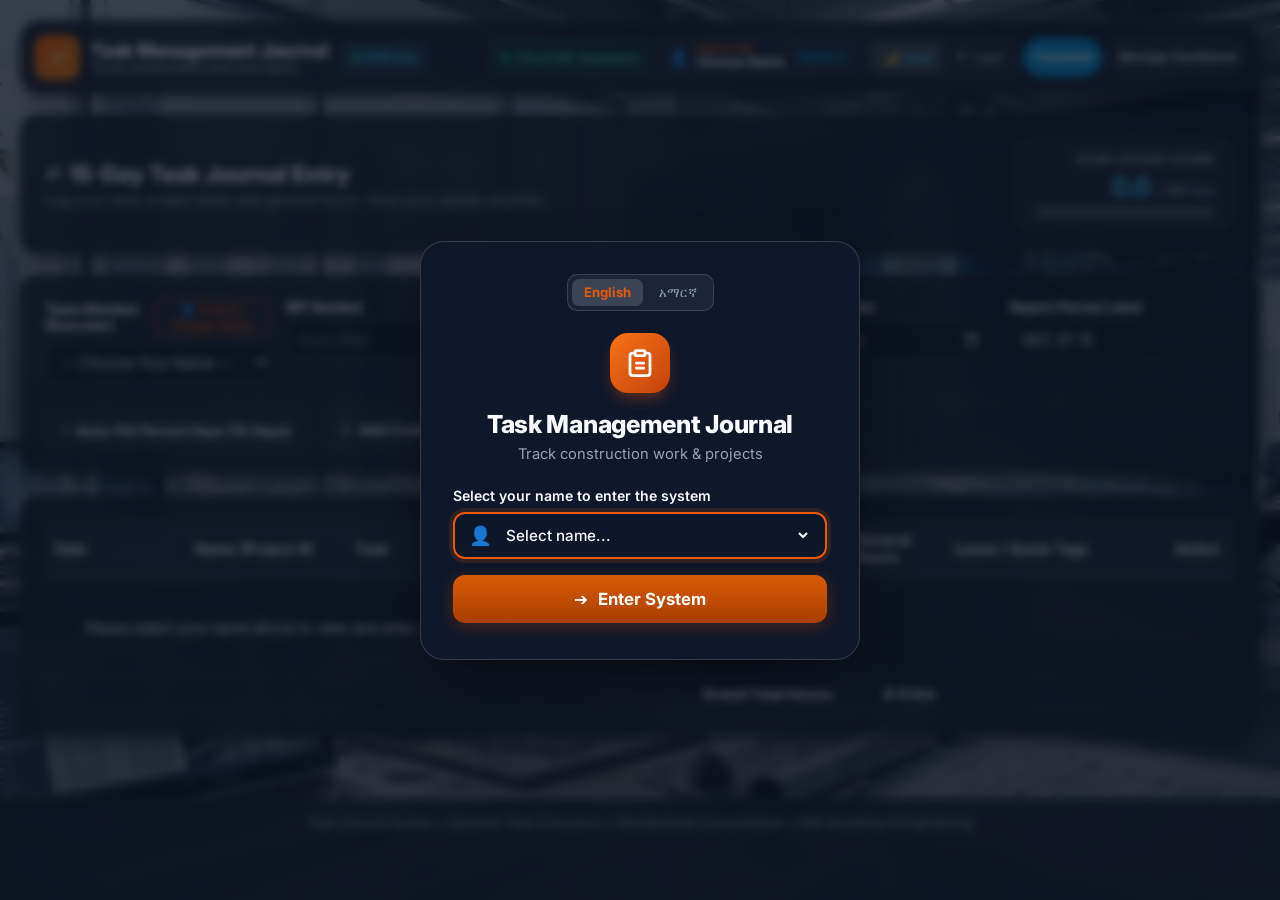
==== commit 9bf92aa3: "Add strict project code validation with sub-number requirement and visual error alerts" ====
--- a/index.html
+++ b/index.html
@@ -143,7 +143,7 @@
                         <thead>
                             <tr>
                                 <th style="width: 140px;">Date</th>
-                                <th style="width: 130px;">Name (Project #)</th>
+                                <th style="width: 160px;">Name (Project #)</th>
                                 <th style="width: 160px;">Task</th>
                                 <th>Description</th>
                                 <th style="width: 100px;">General Hours</th>
--- a/static/css/style.css
+++ b/static/css/style.css
@@ -1,4 +1,61 @@
-:root {
+:root,
+body,
+body[data-bim-theme="revit"] {
+    --primary: #38BDF8;
+    --primary-hover: #0284C7;
+    --secondary: #94A3B8;
+    --success: #22C55E;
+    --warning: #EA580C;
+    --danger: #EF4444;
+
+    /* Dark Theme Surface Colors */
+    --bg-page: #0B111E;
+    --bg-card: rgba(15, 23, 42, 0.88);
+    --bg-card-solid: #0F172A;
+    --border-color: rgba(255, 255, 255, 0.12);
+    --border-subtle: rgba(255, 255, 255, 0.08);
+    --text-main: #F8FAFC;
+    --text-muted: #94A3B8;
+
+    --input-bg: rgba(15, 23, 42, 0.85);
+    --input-border: rgba(255, 255, 255, 0.18);
+    --input-text: #F8FAFC;
+
+    --nav-bg: rgba(15, 23, 42, 0.88);
+    --nav-border: rgba(255, 255, 255, 0.14);
+    --nav-link-bg: rgba(30, 41, 59, 0.75);
+    --nav-link-border: rgba(255, 255, 255, 0.14);
+    --nav-link-text: #E2E8F0;
+
+    --theme-toggle-wrap-bg: rgba(30, 41, 59, 0.85);
+    --theme-toggle-wrap-border: rgba(255, 255, 255, 0.14);
+    --theme-btn-color: #94A3B8;
+    --theme-btn-active-bg: rgba(255, 255, 255, 0.14);
+    --theme-btn-active-color: #38BDF8;
+
+    --executor-badge-bg: rgba(30, 41, 59, 0.85);
+    --executor-badge-border: rgba(255, 255, 255, 0.14);
+
+    --table-th-bg: rgba(30, 41, 59, 0.9);
+    --table-hover-bg: rgba(51, 65, 85, 0.35);
+    --weekend-bg: rgba(30, 41, 59, 0.45);
+
+    --badge-mp-bg: rgba(51, 65, 85, 0.7);
+    --badge-mp-text: #E2E8F0;
+    --hours-bg: rgba(30, 41, 59, 0.75);
+    --hours-meter-color: #38BDF8;
+
+    --footer-bg: rgba(15, 23, 42, 0.88);
+    --bottom-bar-bg: rgba(15, 23, 42, 0.95);
+    --modal-card-bg: #0F172A;
+    --modal-card-border: rgba(255, 255, 255, 0.15);
+
+    --radius: 18px;
+    --shadow: 0 10px 25px -5px rgba(0, 0, 0, 0.45), 0 8px 10px -6px rgba(0, 0, 0, 0.3);
+}
+
+/* CAD Light Drafting Table Theme */
+body[data-bim-theme="cad-light"] {
     --primary: #1F4E78;
     --primary-hover: #153857;
     --secondary: #475569;
@@ -6,56 +63,49 @@
     --warning: #EA580C;
     --danger: #DC2626;
 
-    /* Default BIM 3D Viewport Theme (Autodesk Revit / Navisworks Slate) */
-    --bim-bg: #111722;
-    --bim-grid: 
-        /* Major CAD coordinate grid lines (100px) */
-        linear-gradient(rgba(56, 189, 248, 0.14) 1px, transparent 1px),
-        linear-gradient(90deg, rgba(56, 189, 248, 0.14) 1px, transparent 1px),
-        /* Minor CAD snap grid lines (20px) */
-        linear-gradient(rgba(255, 255, 255, 0.04) 1px, transparent 1px),
-        linear-gradient(90deg, rgba(255, 255, 255, 0.04) 1px, transparent 1px),
-        /* Subtle isometric perspective grid diagonals (60deg) */
-        linear-gradient(60deg, rgba(56, 189, 248, 0.025) 1px, transparent 1px),
-        linear-gradient(-60deg, rgba(56, 189, 248, 0.025) 1px, transparent 1px),
-        /* 3D Viewport Horizon depth gradient */
-        radial-gradient(ellipse at 50% 25%, #1d2c42 0%, #0a0f18 100%);
-    --bim-grid-size: 100px 100px, 100px 100px, 20px 20px, 20px 20px, 200px 115.47px, 200px 115.47px, 100% 100%;
-
-    --bg-page: var(--bim-bg);
-    --bg-card: rgba(255, 255, 255, 0.96);
-    --border-color: rgba(226, 232, 240, 0.85);
+    /* Light Theme Surface Colors */
+    --bg-page: #F1F5F9;
+    --bg-card: rgba(255, 255, 255, 0.95);
+    --bg-card-solid: #FFFFFF;
+    --border-color: rgba(226, 232, 240, 0.95);
+    --border-subtle: rgba(226, 232, 240, 0.7);
     --text-main: #0F172A;
     --text-muted: #64748B;
-    --radius: 18px;
-    --shadow: 0 10px 25px -5px rgba(0, 0, 0, 0.25), 0 8px 10px -6px rgba(0, 0, 0, 0.15);
-}
-
-/* Blueprint Theme */
-body[data-bim-theme="blueprint"] {
-    --bim-bg: #0A1E38;
-    --bim-grid: 
-        linear-gradient(rgba(147, 197, 253, 0.22) 1.5px, transparent 1.5px),
-        linear-gradient(90deg, rgba(147, 197, 253, 0.22) 1.5px, transparent 1.5px),
-        linear-gradient(rgba(147, 197, 253, 0.07) 1px, transparent 1px),
-        linear-gradient(90deg, rgba(147, 197, 253, 0.07) 1px, transparent 1px),
-        linear-gradient(60deg, rgba(147, 197, 253, 0.03) 1px, transparent 1px),
-        linear-gradient(-60deg, rgba(147, 197, 253, 0.03) 1px, transparent 1px),
-        radial-gradient(circle at 50% 30%, #10325d 0%, #061324 100%);
-    --bim-grid-size: 80px 80px, 80px 80px, 16px 16px, 16px 16px, 160px 92.38px, 160px 92.38px, 100% 100%;
-}
-
-/* CAD Light Drafting Table Theme */
-body[data-bim-theme="cad-light"] {
-    --bim-bg: #EEF2F6;
-    background-color: #F1F5F9;
-    --bg-card: #FFFFFF;
-    --shadow: 0 4px 6px -1px rgba(0, 0, 0, 0.1), 0 2px 4px -2px rgba(0, 0, 0, 0.05);
-}
-
-body[data-bim-theme="revit"] {
-    --bim-bg: #0B111E;
-    background-color: #0B111E;
+
+    --input-bg: #FFFFFF;
+    --input-border: #CBD5E1;
+    --input-text: #0F172A;
+
+    --nav-bg: rgba(255, 255, 255, 0.96);
+    --nav-border: rgba(226, 232, 240, 0.9);
+    --nav-link-bg: #FFFFFF;
+    --nav-link-border: #CBD5E1;
+    --nav-link-text: #475569;
+
+    --theme-toggle-wrap-bg: #F1F5F9;
+    --theme-toggle-wrap-border: #E2E8F0;
+    --theme-btn-color: #64748B;
+    --theme-btn-active-bg: #FFFFFF;
+    --theme-btn-active-color: #0284C7;
+
+    --executor-badge-bg: #F8FAFC;
+    --executor-badge-border: #E2E8F0;
+
+    --table-th-bg: #F8FAFC;
+    --table-hover-bg: #F8FAFC;
+    --weekend-bg: #F8FAFC;
+
+    --badge-mp-bg: #E2E8F0;
+    --badge-mp-text: #334155;
+    --hours-bg: #F8FAFC;
+    --hours-meter-color: #1F4E78;
+
+    --footer-bg: rgba(255, 255, 255, 0.94);
+    --bottom-bar-bg: #FFFFFF;
+    --modal-card-bg: #FFFFFF;
+    --modal-card-border: rgba(226, 232, 240, 0.9);
+
+    --shadow: 0 10px 25px -5px rgba(0, 0, 0, 0.12), 0 8px 10px -6px rgba(0, 0, 0, 0.06);
 }
 
 * {
@@ -67,55 +117,47 @@
 
 body {
     background-color: #0B111E;
+    background-image: 
+        linear-gradient(rgba(11, 17, 30, 0.42), rgba(11, 17, 30, 0.60)),
+        url('../img/bim-office-bg.jpg');
+    background-position: center center;
+    background-size: cover;
+    background-attachment: fixed;
+    background-repeat: no-repeat;
     color: var(--text-main);
     display: flex;
     flex-direction: column;
     min-height: 100vh;
     position: relative;
     overflow-x: hidden;
-}
-
-/* Smooth Atmospheric Architectural Office Backdrop */
-body::before {
-    content: '';
-    position: fixed;
-    top: 0;
-    left: 0;
-    right: 0;
-    bottom: 0;
-    background-image: url('../img/bim-office-bg.jpg');
+    transition: background-image 0.25s ease, background-color 0.25s ease, color 0.25s ease;
+}
+
+body[data-bim-theme="revit"] {
+    background-color: #0B111E;
+    background-image: 
+        linear-gradient(rgba(11, 17, 30, 0.42), rgba(11, 17, 30, 0.60)),
+        url('../img/bim-office-bg.jpg');
+    background-position: center center;
     background-size: cover;
-    background-position: center;
+    background-attachment: fixed;
     background-repeat: no-repeat;
-    filter: blur(8px) brightness(0.85);
-    transform: scale(1.06);
-    z-index: -2;
-    transition: filter 0.3s ease;
-}
-
-/* Ambient Smooth Lighting Gradient Overlay */
+}
+
+body[data-bim-theme="cad-light"] {
+    background-color: #F1F5F9;
+    background-image: 
+        linear-gradient(rgba(255, 255, 255, 0.38), rgba(241, 245, 249, 0.52)),
+        url('../img/bim-office-bg.jpg');
+    background-position: center center;
+    background-size: cover;
+    background-attachment: fixed;
+    background-repeat: no-repeat;
+}
+
+body::before,
 body::after {
-    content: '';
-    position: fixed;
-    top: 0;
-    left: 0;
-    right: 0;
-    bottom: 0;
-    background: 
-        radial-gradient(ellipse at 50% 20%, rgba(15, 23, 42, 0.4) 0%, rgba(11, 17, 30, 0.8) 100%),
-        linear-gradient(180deg, rgba(15, 23, 42, 0.7) 0%, rgba(15, 23, 42, 0.35) 25%, rgba(11, 17, 30, 0.75) 100%);
-    z-index: -1;
-    pointer-events: none;
-}
-
-body[data-bim-theme="cad-light"]::before {
-    filter: blur(8px) brightness(1.15) opacity(0.5);
-}
-
-body[data-bim-theme="cad-light"]::after {
-    background: 
-        radial-gradient(ellipse at 50% 20%, rgba(241, 245, 249, 0.5) 0%, rgba(226, 232, 240, 0.85) 100%),
-        linear-gradient(180deg, rgba(248, 250, 252, 0.75) 0%, rgba(241, 245, 249, 0.4) 25%, rgba(226, 232, 240, 0.8) 100%);
+    display: none;
 }
 
 /* Floating Island Header Card (Matching Image 1) */
@@ -123,15 +165,15 @@
     width: calc(100% - 40px);
     max-width: 1300px;
     margin: 20px auto 10px auto;
-    background-color: rgba(255, 255, 255, 0.96);
+    background-color: var(--nav-bg);
     backdrop-filter: blur(16px);
     -webkit-backdrop-filter: blur(16px);
-    border: 1px solid rgba(226, 232, 240, 0.9);
+    border: 1px solid var(--nav-border);
     border-radius: 20px;
     position: sticky;
     top: 16px;
     z-index: 100;
-    box-shadow: 0 10px 25px -5px rgba(0, 0, 0, 0.15), 0 8px 10px -6px rgba(0, 0, 0, 0.08);
+    box-shadow: var(--shadow);
     transition: all 0.3s ease;
 }
 
@@ -189,7 +231,7 @@
     font-size: 1.15rem;
     font-weight: 800;
     letter-spacing: -0.2px;
-    color: #0F172A;
+    color: var(--text-main);
     white-space: nowrap;
 }
 
@@ -197,7 +239,7 @@
 .brand-text .brand-subtitle {
     font-size: 0.76rem;
     font-weight: 600;
-    color: #64748B;
+    color: var(--text-muted);
     letter-spacing: 0.2px;
     white-space: nowrap;
 }
@@ -206,16 +248,22 @@
     display: inline-flex;
     align-items: center;
     gap: 6px;
-    background: #F0F9FF;
-    color: #0369A1;
+    background: rgba(56, 189, 248, 0.15);
+    color: #38BDF8;
     padding: 0 10px;
     height: 28px;
     border-radius: 6px;
     font-size: 0.74rem;
     font-weight: 700;
     letter-spacing: 0.5px;
-    border: 1px solid #BAE6FD;
+    border: 1px solid rgba(56, 189, 248, 0.3);
     white-space: nowrap;
+}
+
+body[data-bim-theme="cad-light"] .bim-status-pill {
+    background: #F0F9FF;
+    color: #0369A1;
+    border-color: #BAE6FD;
 }
 
 .status-dot {
@@ -239,8 +287,8 @@
     display: inline-flex;
     align-items: center;
     height: 38px;
-    background: #F1F5F9;
-    border: 1px solid #E2E8F0;
+    background: var(--theme-toggle-wrap-bg);
+    border: 1px solid var(--theme-toggle-wrap-border);
     border-radius: 8px;
     padding: 3px;
     gap: 2px;
@@ -258,7 +306,7 @@
     padding: 0 10px;
     font-size: 0.76rem;
     font-weight: 600;
-    color: #64748B;
+    color: var(--theme-btn-color);
     border-radius: 6px;
     cursor: pointer;
     transition: all 0.2s ease;
@@ -267,13 +315,13 @@
 }
 
 .theme-toggle-btn:hover {
-    color: #0F172A;
+    color: var(--text-main);
 }
 
 .theme-toggle-btn.active {
-    background: #FFFFFF;
-    color: #0284C7;
-    box-shadow: 0 1px 3px rgba(0, 0, 0, 0.08);
+    background: var(--theme-btn-active-bg);
+    color: var(--theme-btn-active-color);
+    box-shadow: 0 1px 3px rgba(0, 0, 0, 0.18);
     font-weight: 700;
 }
 
@@ -298,24 +346,24 @@
     justify-content: center;
     gap: 6px;
     text-decoration: none;
-    color: #475569;
+    color: var(--nav-link-text);
     font-weight: 600;
     font-size: 0.82rem;
     padding: 0 16px;
     border-radius: 20px;
-    border: 1px solid #CBD5E1;
-    background: #FFFFFF;
+    border: 1px solid var(--nav-link-border);
+    background: var(--nav-link-bg);
     transition: all 0.2s ease;
     white-space: nowrap;
     box-shadow: 0 1px 2px rgba(0, 0, 0, 0.04);
 }
 
 .nav-link:hover {
-    color: #0F172A;
-    background-color: #F8FAFC;
-    border-color: #94A3B8;
+    color: var(--text-main);
+    background-color: var(--table-hover-bg);
+    border-color: var(--border-color);
     transform: translateY(-1px);
-    box-shadow: 0 2px 4px rgba(0, 0, 0, 0.06);
+    box-shadow: 0 2px 4px rgba(0, 0, 0, 0.15);
 }
 
 .nav-link.active {
@@ -410,12 +458,14 @@
 
 /* Hours Display Card */
 .hours-badge-container {
-    background: #F8FAFC;
+    background: var(--hours-bg);
     border: 1px solid var(--border-color);
     padding: 12px 20px;
     border-radius: var(--radius);
     min-width: 220px;
     text-align: right;
+    backdrop-filter: blur(8px);
+    -webkit-backdrop-filter: blur(8px);
 }
 
 .hours-label {
@@ -430,7 +480,7 @@
 .hours-meter {
     font-size: 1.6rem;
     font-weight: 700;
-    color: var(--primary);
+    color: var(--hours-meter-color);
 }
 
 .hours-target {
@@ -442,10 +492,14 @@
 .progress-bar-bg {
     width: 100%;
     height: 8px;
-    background-color: #E2E8F0;
+    background-color: rgba(226, 232, 240, 0.25);
     border-radius: 4px;
     overflow: hidden;
     margin-top: 6px;
+}
+
+body[data-bim-theme="cad-light"] .progress-bar-bg {
+    background-color: #E2E8F0;
 }
 
 .progress-bar-fill {
@@ -481,18 +535,38 @@
 
 .form-control {
     padding: 9px 12px;
-    border: 1px solid var(--border-color);
+    border: 1px solid var(--input-border);
     border-radius: 6px;
     font-size: 0.9rem;
-    color: var(--text-main);
-    background-color: #FFFFFF;
+    color: var(--input-text);
+    background-color: var(--input-bg);
     transition: border-color 0.2s;
 }
 
 .form-control:focus {
     outline: none;
     border-color: var(--primary);
-    box-shadow: 0 0 0 3px rgba(31, 78, 120, 0.15);
+    box-shadow: 0 0 0 3px rgba(56, 189, 248, 0.2);
+}
+
+select option {
+    background-color: #0F172A;
+    color: #F8FAFC;
+}
+
+body[data-bim-theme="cad-light"] select option {
+    background-color: #FFFFFF;
+    color: #0F172A;
+}
+
+input[type="date"]::-webkit-calendar-picker-indicator {
+    filter: invert(0.85);
+    cursor: pointer;
+}
+
+body[data-bim-theme="cad-light"] input[type="date"]::-webkit-calendar-picker-indicator {
+    filter: none;
+    cursor: pointer;
 }
 
 /* Action Toolbar */
@@ -531,13 +605,13 @@
 }
 
 .btn-secondary {
-    background-color: #F1F5F9;
+    background-color: var(--nav-link-bg);
     color: var(--text-main);
     border: 1px solid var(--border-color);
 }
 
 .btn-secondary:hover {
-    background-color: #E2E8F0;
+    background-color: var(--table-hover-bg);
 }
 
 .btn-export {
@@ -565,7 +639,7 @@
 }
 
 .btn-outline:hover {
-    background-color: #EBF3FA;
+    background-color: var(--table-hover-bg);
 }
 
 .btn-delete {
@@ -578,7 +652,7 @@
 }
 
 .btn-delete:hover {
-    color: #991B1B;
+    color: #F87171;
 }
 
 /* Tables */
@@ -593,7 +667,7 @@
 }
 
 .timesheet-table th, .dashboard-table th {
-    background-color: #F8FAFC;
+    background-color: var(--table-th-bg);
     color: var(--text-main);
     font-weight: 600;
     padding: 12px 10px;
@@ -605,18 +679,21 @@
     padding: 8px 10px;
     border-bottom: 1px solid var(--border-color);
     vertical-align: middle;
+    color: var(--text-main);
 }
 
 .timesheet-table tbody tr:hover, .dashboard-table tbody tr:hover {
-    background-color: #F8FAFC;
+    background-color: var(--table-hover-bg);
 }
 
 .timesheet-table input, .timesheet-table select {
     width: 100%;
     padding: 6px 8px;
-    border: 1px solid var(--border-color);
+    border: 1px solid var(--input-border);
     border-radius: 4px;
     font-size: 0.88rem;
+    background-color: var(--input-bg);
+    color: var(--input-text);
 }
 
 .timesheet-table input:focus, .timesheet-table select:focus {
@@ -624,6 +701,48 @@
     border-color: var(--primary);
 }
 
+/* Strict Project Code Validation Styles */
+.proj-input-wrap {
+    display: flex;
+    flex-direction: column;
+    position: relative;
+    width: 100%;
+}
+
+.row-proj.is-invalid-proj {
+    border: 2px solid #EF4444 !important;
+    background-color: rgba(239, 68, 68, 0.12) !important;
+    color: #F87171 !important;
+    box-shadow: 0 0 0 3px rgba(239, 68, 68, 0.25) !important;
+    animation: projInputPulse 0.3s ease-in-out;
+}
+
+body[data-bim-theme="cad-light"] .row-proj.is-invalid-proj {
+    border: 2px solid #DC2626 !important;
+    background-color: #FEF2F2 !important;
+    color: #991B1B !important;
+    box-shadow: 0 0 0 3px rgba(220, 38, 38, 0.2) !important;
+}
+
+.proj-validation-msg {
+    font-size: 0.68rem;
+    font-weight: 700;
+    color: #F87171;
+    margin-top: 3px;
+    line-height: 1.25;
+    letter-spacing: -0.1px;
+}
+
+body[data-bim-theme="cad-light"] .proj-validation-msg {
+    color: #DC2626;
+}
+
+@keyframes projInputPulse {
+    0% { transform: scale(1); }
+    50% { transform: scale(1.02); }
+    100% { transform: scale(1); }
+}
+
 /* Quick tag buttons */
 .tag-btn-group {
     display: flex;
@@ -631,59 +750,101 @@
 }
 
 .tag-btn {
-    border: 1px solid var(--border-color);
-    background: #FFFFFF;
+    border: 1px solid var(--input-border);
+    background: var(--input-bg);
     font-size: 0.75rem;
     padding: 3px 6px;
     border-radius: 4px;
     cursor: pointer;
     color: var(--text-muted);
+    transition: all 0.15s ease;
 }
 
 .tag-btn:hover {
-    background: #F1F5F9;
+    background: var(--table-hover-bg);
     color: var(--text-main);
 }
 
 .weekend-row {
-    background-color: #F8FAFC !important;
+    background-color: var(--weekend-bg) !important;
 }
 
 .weekend-row input {
-    background-color: #F1F5F9;
+    background-color: var(--weekend-bg);
+    color: var(--text-main);
 }
 
 /* Specific leave row highlighting */
 .leave-vacation-row {
+    background-color: rgba(34, 197, 94, 0.12) !important;
+}
+.leave-vacation-row input {
+    background-color: rgba(34, 197, 94, 0.18);
+    border-color: rgba(34, 197, 94, 0.35);
+    color: #86EFAC;
+}
+
+.leave-sick-row {
+    background-color: rgba(234, 179, 8, 0.12) !important;
+}
+.leave-sick-row input {
+    background-color: rgba(234, 179, 8, 0.18);
+    border-color: rgba(234, 179, 8, 0.35);
+    color: #FDE047;
+}
+
+.leave-emergency-row {
+    background-color: rgba(239, 68, 68, 0.12) !important;
+}
+.leave-emergency-row input {
+    background-color: rgba(239, 68, 68, 0.18);
+    border-color: rgba(239, 68, 68, 0.35);
+    color: #FCA5A5;
+}
+
+.leave-other-row {
+    background-color: rgba(168, 85, 247, 0.12) !important;
+}
+.leave-other-row input {
+    background-color: rgba(168, 85, 247, 0.18);
+    border-color: rgba(168, 85, 247, 0.35);
+    color: #D8B4FE;
+}
+
+body[data-bim-theme="cad-light"] .leave-vacation-row {
     background-color: #F0FDF4 !important;
 }
-.leave-vacation-row input {
+body[data-bim-theme="cad-light"] .leave-vacation-row input {
     background-color: #DCFCE7;
     border-color: #86EFAC;
-}
-
-.leave-sick-row {
+    color: #166534;
+}
+
+body[data-bim-theme="cad-light"] .leave-sick-row {
     background-color: #FEFCE8 !important;
 }
-.leave-sick-row input {
+body[data-bim-theme="cad-light"] .leave-sick-row input {
     background-color: #FEF08A;
     border-color: #FDE047;
-}
-
-.leave-emergency-row {
+    color: #854D0E;
+}
+
+body[data-bim-theme="cad-light"] .leave-emergency-row {
     background-color: #FEF2F2 !important;
 }
-.leave-emergency-row input {
+body[data-bim-theme="cad-light"] .leave-emergency-row input {
     background-color: #FEE2E2;
     border-color: #FCA5A5;
-}
-
-.leave-other-row {
+    color: #991B1B;
+}
+
+body[data-bim-theme="cad-light"] .leave-other-row {
     background-color: #FAF5FF !important;
 }
-.leave-other-row input {
+body[data-bim-theme="cad-light"] .leave-other-row input {
     background-color: #F3E8FF;
     border-color: #D8B4FE;
+    color: #6B21A8;
 }
 
 /* Tag buttons layout & colors */
@@ -727,21 +888,36 @@
 }
 
 .badge-mp {
-    background: #E2E8F0;
-    color: #334155;
+    background: var(--badge-mp-bg);
+    color: var(--badge-mp-text);
 }
 
 .badge-success {
+    background: rgba(34, 197, 94, 0.2);
+    color: #4ADE80;
+}
+
+body[data-bim-theme="cad-light"] .badge-success {
     background: #DCFCE7;
     color: #166534;
 }
 
 .badge-warning {
+    background: rgba(245, 158, 11, 0.2);
+    color: #FBBF24;
+}
+
+body[data-bim-theme="cad-light"] .badge-warning {
     background: #FEF3C7;
     color: #92400E;
 }
 
 .badge-danger {
+    background: rgba(239, 68, 68, 0.2);
+    color: #F87171;
+}
+
+body[data-bim-theme="cad-light"] .badge-danger {
     background: #FEE2E2;
     color: #991B1B;
 }
@@ -791,19 +967,27 @@
 .mini-progress-bg {
     width: 100%;
     height: 6px;
-    background-color: #E2E8F0;
+    background-color: rgba(226, 232, 240, 0.25);
     border-radius: 3px;
     overflow: hidden;
     margin-top: 4px;
 }
 
+body[data-bim-theme="cad-light"] .mini-progress-bg {
+    background-color: #E2E8F0;
+}
+
 .mini-progress-fill {
     height: 100%;
 }
 
 .fill-success { background-color: var(--success); }
 .fill-warning { background-color: var(--warning); }
-.fill-empty { background-color: #CBD5E1; }
+.fill-empty { background-color: rgba(203, 213, 225, 0.3); }
+
+body[data-bim-theme="cad-light"] .fill-empty {
+    background-color: #CBD5E1;
+}
 
 .table-header-row {
     display: flex;
@@ -816,10 +1000,12 @@
 
 .table-search-input {
     padding: 7px 12px;
-    border: 1px solid var(--border-color);
+    border: 1px solid var(--input-border);
     border-radius: 6px;
     font-size: 0.88rem;
     min-width: 240px;
+    background-color: var(--input-bg);
+    color: var(--input-text);
 }
 
 /* Save status message */
@@ -836,14 +1022,15 @@
     bottom: 0;
     left: 0;
     right: 0;
-    background: #FFFFFF;
+    background: var(--bottom-bar-bg);
     border-top: 1px solid var(--border-color);
     padding: 12px 20px;
     display: flex;
     justify-content: space-between;
     align-items: center;
-    box-shadow: 0 -2px 10px rgba(0, 0, 0, 0.05);
+    box-shadow: 0 -2px 10px rgba(0, 0, 0, 0.25);
     z-index: 99;
+    color: var(--text-main);
 }
 
 .bottom-info {
@@ -852,7 +1039,7 @@
 
 /* Footer */
 .app-footer {
-    background-color: rgba(255, 255, 255, 0.94);
+    background-color: var(--footer-bg);
     backdrop-filter: blur(10px);
     -webkit-backdrop-filter: blur(10px);
     border-top: 1px solid var(--border-color);
@@ -916,8 +1103,8 @@
     align-items: center;
     gap: 8px;
     height: 38px;
-    background: #F8FAFC;
-    border: 1px solid #E2E8F0;
+    background: var(--executor-badge-bg);
+    border: 1px solid var(--executor-badge-border);
     padding: 0 10px;
     border-radius: 8px;
     cursor: pointer;
@@ -928,10 +1115,10 @@
 }
 
 .nav-executor-badge:hover {
-    background: #F1F5F9;
-    border-color: #CBD5E1;
+    background: var(--table-hover-bg);
+    border-color: var(--border-color);
     transform: translateY(-1px);
-    box-shadow: 0 2px 6px rgba(0, 0, 0, 0.08);
+    box-shadow: 0 2px 6px rgba(0, 0, 0, 0.12);
 }
 
 .executor-avatar {
@@ -959,7 +1146,7 @@
 #navExecutorNameText {
     font-size: 0.8rem;
     font-weight: 700;
-    color: #0F172A;
+    color: var(--text-main);
     max-width: 130px;
     white-space: nowrap;
     overflow: hidden;
@@ -970,10 +1157,15 @@
     font-size: 0.68rem;
     font-weight: 700;
     color: #0284C7;
-    background: #E0F2FE;
+    background: rgba(2, 132, 199, 0.15);
     padding: 2px 6px;
     border-radius: 4px;
     letter-spacing: 0.2px;
+}
+
+body[data-bim-theme="cad-light"] .executor-switch-tag {
+    background: #E0F2FE;
+    color: #0284C7;
 }
 
 /* Modal Overlay */
@@ -983,11 +1175,9 @@
     left: 0;
     right: 0;
     bottom: 0;
-    background: 
-        linear-gradient(rgba(15, 23, 42, 0.25), rgba(15, 23, 42, 0.45)),
-        url('../img/bim-office-bg.jpg') center center / cover no-repeat;
-    backdrop-filter: blur(3px);
-    -webkit-backdrop-filter: blur(3px);
+    background: rgba(11, 17, 30, 0.65);
+    backdrop-filter: blur(4px);
+    -webkit-backdrop-filter: blur(4px);
     z-index: 10000;
     display: flex;
     align-items: center;
@@ -996,16 +1186,17 @@
 }
 
 .system-entry-card {
-    background: #FFFFFF;
+    background: var(--modal-card-bg);
     border-radius: 24px;
     width: 100%;
     max-width: 440px;
     padding: 32px 32px 36px 32px;
-    box-shadow: 0 25px 60px -15px rgba(0, 0, 0, 0.5);
+    box-shadow: 0 25px 60px -15px rgba(0, 0, 0, 0.6);
     text-align: center;
-    border: 1px solid rgba(226, 232, 240, 0.9);
+    border: 1px solid var(--modal-card-border);
     position: relative;
     animation: entryModalFadeIn 0.25s ease-out;
+    color: var(--text-main);
 }
 
 @keyframes entryModalFadeIn {
@@ -1021,7 +1212,8 @@
 
 .entry-lang-bar {
     display: inline-flex;
-    background: #E2E8F0;
+    background: var(--theme-toggle-wrap-bg);
+    border: 1px solid var(--theme-toggle-wrap-border);
     padding: 4px;
     border-radius: 10px;
     gap: 4px;
@@ -1034,17 +1226,17 @@
     padding: 5px 12px;
     font-size: 0.82rem;
     font-weight: 500;
-    color: #475569;
+    color: var(--text-muted);
     border-radius: 7px;
     cursor: pointer;
     transition: all 0.2s;
 }
 
 .entry-lang-btn.active {
-    background: #FFFFFF;
+    background: var(--theme-btn-active-bg);
     color: #EA580C;
     font-weight: 700;
-    box-shadow: 0 2px 5px rgba(0, 0, 0, 0.08);
+    box-shadow: 0 2px 5px rgba(0, 0, 0, 0.1);
 }
 
 .entry-icon-badge {
@@ -1063,14 +1255,14 @@
 .entry-title {
     font-size: 1.55rem;
     font-weight: 800;
-    color: #0F172A;
+    color: var(--text-main);
     margin-bottom: 6px;
     letter-spacing: -0.3px;
 }
 
 .entry-subtitle {
     font-size: 0.92rem;
-    color: #64748B;
+    color: var(--text-muted);
     margin-bottom: 24px;
 }
 
@@ -1084,7 +1276,7 @@
     display: block;
     font-size: 0.88rem;
     font-weight: 600;
-    color: #334155;
+    color: var(--text-main);
     margin-bottom: 8px;
 }
 
@@ -1095,15 +1287,15 @@
     border: 2px solid #EA580C;
     border-radius: 12px;
     padding: 10px 14px;
-    background: #FFFFFF;
-    box-shadow: 0 0 0 4px rgba(234, 88, 12, 0.12);
+    background: var(--input-bg);
+    box-shadow: 0 0 0 4px rgba(234, 88, 12, 0.15);
     margin-bottom: 16px;
     transition: all 0.2s;
 }
 
 .entry-user-icon {
     font-size: 1.15rem;
-    color: #64748B;
+    color: var(--text-muted);
 }
 
 .entry-select-input {
@@ -1112,14 +1304,14 @@
     background: transparent;
     width: 100%;
     font-size: 0.95rem;
-    color: #0F172A;
+    color: var(--input-text);
     font-weight: 500;
     cursor: pointer;
 }
 
 .entry-new-fields {
-    background: #F8FAFC;
-    border: 1px solid #E2E8F0;
+    background: var(--hours-bg);
+    border: 1px solid var(--border-color);
     border-radius: 10px;
     padding: 14px;
     margin-bottom: 16px;
@@ -1137,12 +1329,12 @@
 .entry-field-label {
     font-size: 0.8rem;
     font-weight: 600;
-    color: #475569;
+    color: var(--text-muted);
 }
 
 .entry-checkbox-group label {
     font-size: 0.82rem;
-    color: #334155;
+    color: var(--text-main);
     display: flex;
     align-items: center;
     gap: 6px;
@@ -1150,13 +1342,19 @@
 }
 
 .entry-error-box {
-    background: #FEE2E2;
-    color: #991B1B;
+    background: rgba(239, 68, 68, 0.18);
+    color: #FCA5A5;
     padding: 8px 12px;
     border-radius: 8px;
     font-size: 0.85rem;
     margin-bottom: 14px;
-    border: 1px solid #FCA5A5;
+    border: 1px solid rgba(239, 68, 68, 0.35);
+}
+
+body[data-bim-theme="cad-light"] .entry-error-box {
+    background: #FEE2E2;
+    color: #991B1B;
+    border-color: #FCA5A5;
 }
 
 .btn-enter-system {
@@ -1187,7 +1385,7 @@
     margin-top: 10px;
     background: transparent;
     border: none;
-    color: #64748B;
+    color: var(--text-muted);
     font-size: 0.88rem;
     font-weight: 500;
     cursor: pointer;
@@ -1196,7 +1394,7 @@
 }
 
 .btn-close-overlay:hover {
-    color: #0F172A;
+    color: var(--text-main);
     text-decoration: underline;
 }
 
@@ -1218,16 +1416,16 @@
 }
 
 .supabase-status-pill.disconnected {
-    background: #FFF7ED;
-    border: 1px solid #FED7AA;
-    color: #C2410C;
+    background: rgba(194, 65, 12, 0.18);
+    border: 1px solid rgba(249, 115, 22, 0.35);
+    color: #FB923C;
 }
 
 .supabase-status-pill.disconnected:hover {
-    background: #FFEDD5;
-    border-color: #FDBA74;
+    background: rgba(194, 65, 12, 0.28);
+    border-color: rgba(249, 115, 22, 0.5);
     transform: translateY(-1px);
-    box-shadow: 0 2px 5px rgba(234, 88, 12, 0.15);
+    box-shadow: 0 2px 5px rgba(234, 88, 12, 0.2);
 }
 
 .supabase-status-pill.disconnected .status-dot {
@@ -1239,16 +1437,16 @@
 }
 
 .supabase-status-pill.connected {
-    background: #ECFDF5;
-    border: 1px solid #A7F3D0;
-    color: #047857;
+    background: rgba(4, 120, 87, 0.2);
+    border: 1px solid rgba(16, 185, 129, 0.35);
+    color: #34D399;
 }
 
 .supabase-status-pill.connected:hover {
-    background: #D1FAE5;
-    border-color: #6EE7B7;
+    background: rgba(4, 120, 87, 0.3);
+    border-color: rgba(16, 185, 129, 0.5);
     transform: translateY(-1px);
-    box-shadow: 0 2px 5px rgba(16, 185, 129, 0.15);
+    box-shadow: 0 2px 5px rgba(16, 185, 129, 0.2);
 }
 
 .supabase-status-pill.connected .status-dot {
@@ -1259,4 +1457,26 @@
     box-shadow: 0 0 6px rgba(16, 185, 129, 0.7);
 }
 
-
+body[data-bim-theme="cad-light"] .supabase-status-pill.disconnected {
+    background: #FFF7ED;
+    border: 1px solid #FED7AA;
+    color: #C2410C;
+}
+
+body[data-bim-theme="cad-light"] .supabase-status-pill.disconnected:hover {
+    background: #FFEDD5;
+    border-color: #FDBA74;
+}
+
+body[data-bim-theme="cad-light"] .supabase-status-pill.connected {
+    background: #ECFDF5;
+    border: 1px solid #A7F3D0;
+    color: #047857;
+}
+
+body[data-bim-theme="cad-light"] .supabase-status-pill.connected:hover {
+    background: #D1FAE5;
+    border-color: #6EE7B7;
+}
+
+
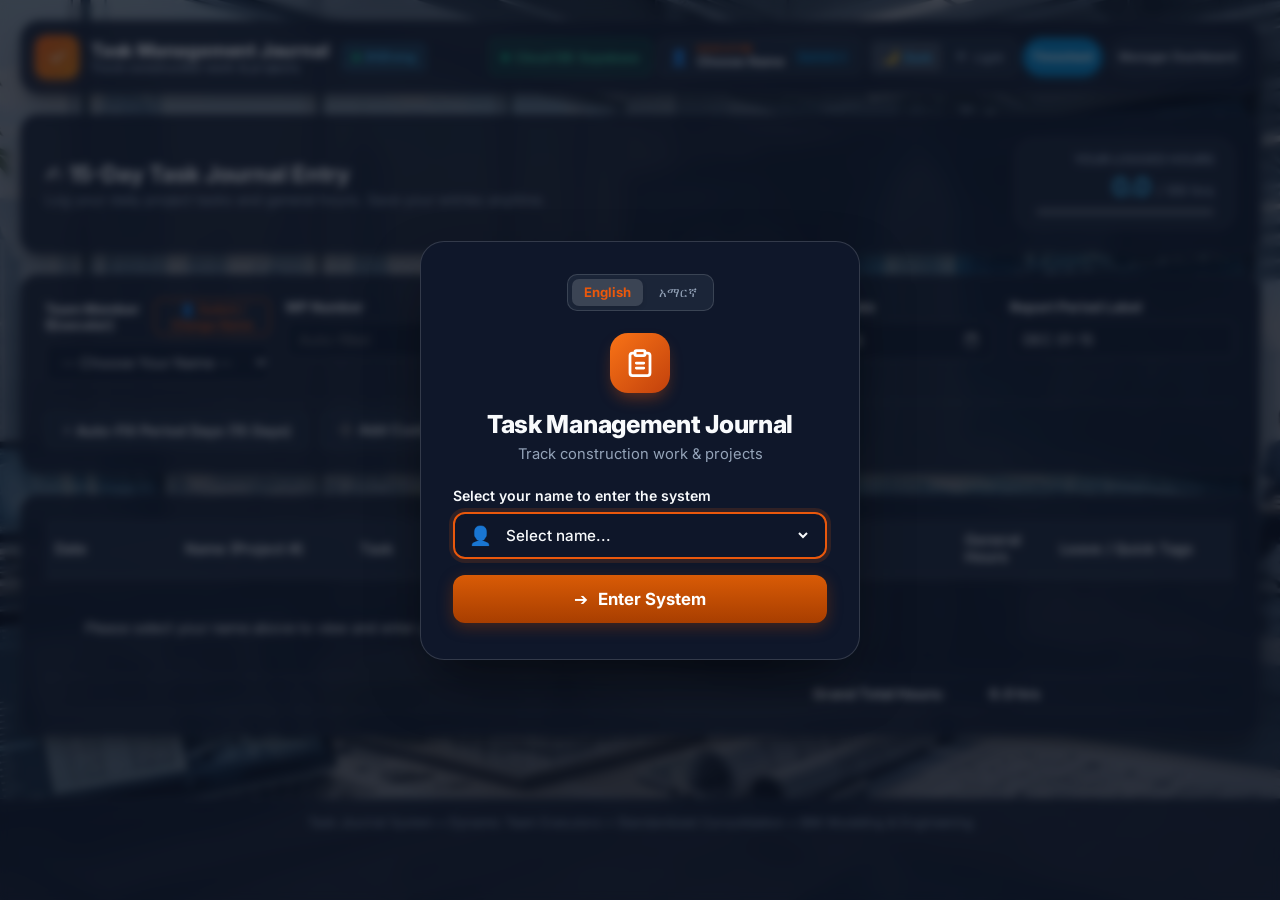
==== commit e196c91e: "Widen description column and restore real-time red restriction warning on project code" ====
--- a/index.html
+++ b/index.html
@@ -142,13 +142,13 @@
                     <table class="timesheet-table" id="taskTable">
                         <thead>
                             <tr>
-                                <th style="width: 140px;">Date</th>
-                                <th style="width: 160px;">Name (Project #)</th>
-                                <th style="width: 160px;">Task</th>
-                                <th>Description</th>
-                                <th style="width: 100px;">General Hours</th>
-                                <th style="width: 220px;">Leave / Quick Tags</th>
-                                <th style="width: 70px;">Action</th>
+                                <th style="width: 130px; min-width: 130px;">Date</th>
+                                <th style="width: 175px; min-width: 170px;">Name (Project #)</th>
+                                <th style="width: 150px; min-width: 140px;">Task</th>
+                                <th class="th-desc" style="min-width: 440px;">Description</th>
+                                <th style="width: 95px; min-width: 90px;">General Hours</th>
+                                <th style="width: 230px; min-width: 220px;">Leave / Quick Tags</th>
+                                <th style="width: 65px; min-width: 60px;">Action</th>
                             </tr>
                         </thead>
                         <tbody id="tableBody">
--- a/static/css/style.css
+++ b/static/css/style.css
@@ -666,6 +666,22 @@
     font-size: 0.9rem;
 }
 
+.timesheet-table {
+    min-width: 1300px;
+}
+
+.timesheet-table th.th-desc,
+.timesheet-table td:nth-child(4) {
+    min-width: 440px;
+}
+
+.timesheet-table .row-desc {
+    min-width: 420px;
+    width: 100%;
+    font-size: 0.92rem;
+    padding: 8px 10px;
+}
+
 .timesheet-table th, .dashboard-table th {
     background-color: var(--table-th-bg);
     color: var(--text-main);
@@ -711,26 +727,23 @@
 
 .row-proj.is-invalid-proj {
     border: 2px solid #EF4444 !important;
-    background-color: rgba(239, 68, 68, 0.12) !important;
-    color: #F87171 !important;
-    box-shadow: 0 0 0 3px rgba(239, 68, 68, 0.25) !important;
+    background-color: rgba(239, 68, 68, 0.16) !important;
+    box-shadow: 0 0 0 3px rgba(239, 68, 68, 0.3) !important;
     animation: projInputPulse 0.3s ease-in-out;
 }
 
 body[data-bim-theme="cad-light"] .row-proj.is-invalid-proj {
     border: 2px solid #DC2626 !important;
-    background-color: #FEF2F2 !important;
-    color: #991B1B !important;
-    box-shadow: 0 0 0 3px rgba(220, 38, 38, 0.2) !important;
+    background-color: #FEE2E2 !important;
+    box-shadow: 0 0 0 3px rgba(220, 38, 38, 0.25) !important;
 }
 
 .proj-validation-msg {
-    font-size: 0.68rem;
+    font-size: 0.72rem;
     font-weight: 700;
     color: #F87171;
-    margin-top: 3px;
+    margin-top: 4px;
     line-height: 1.25;
-    letter-spacing: -0.1px;
 }
 
 body[data-bim-theme="cad-light"] .proj-validation-msg {
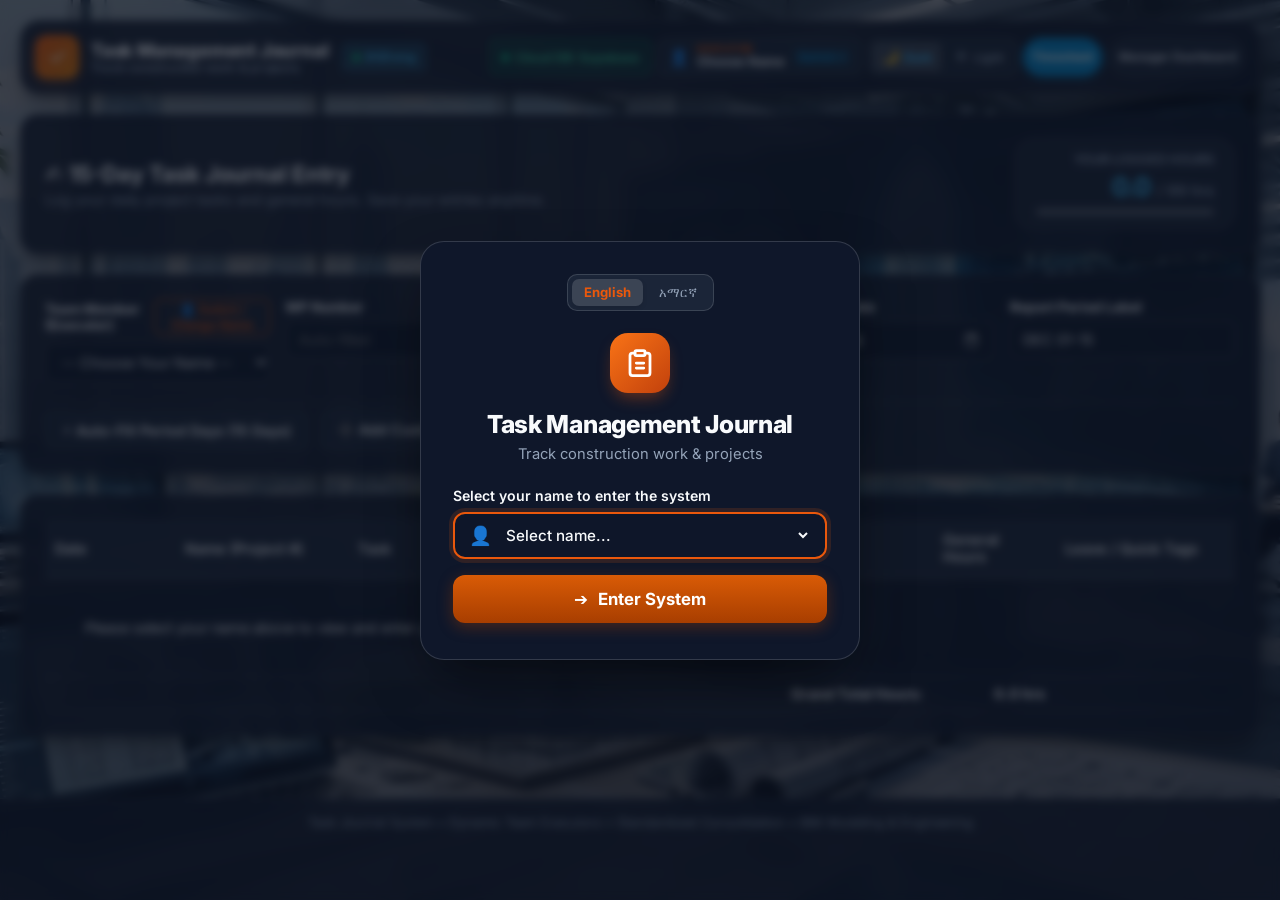
==== commit 422c50c2: "Add daily 9:00 hours limit validation and warning indicators" ====
--- a/index.html
+++ b/index.html
@@ -146,7 +146,7 @@
                                 <th style="width: 175px; min-width: 170px;">Name (Project #)</th>
                                 <th style="width: 150px; min-width: 140px;">Task</th>
                                 <th class="th-desc" style="min-width: 440px;">Description</th>
-                                <th style="width: 95px; min-width: 90px;">General Hours</th>
+                                <th style="width: 125px; min-width: 120px;">General Hours</th>
                                 <th style="width: 230px; min-width: 220px;">Leave / Quick Tags</th>
                                 <th style="width: 65px; min-width: 60px;">Action</th>
                             </tr>
--- a/static/css/style.css
+++ b/static/css/style.css
@@ -750,6 +750,42 @@
     color: #DC2626;
 }
 
+/* Daily Hours Warning Styles */
+.hours-input-wrap {
+    display: flex;
+    flex-direction: column;
+    position: relative;
+    width: 100%;
+}
+
+.row-hours.is-invalid-hours {
+    border: 2px solid #EF4444 !important;
+    background-color: rgba(239, 68, 68, 0.16) !important;
+    color: #F87171 !important;
+    box-shadow: 0 0 0 3px rgba(239, 68, 68, 0.3) !important;
+    animation: projInputPulse 0.3s ease-in-out;
+}
+
+body[data-bim-theme="cad-light"] .row-hours.is-invalid-hours {
+    border: 2px solid #DC2626 !important;
+    background-color: #FEE2E2 !important;
+    color: #991B1B !important;
+    box-shadow: 0 0 0 3px rgba(220, 38, 38, 0.25) !important;
+}
+
+.hours-validation-msg {
+    font-size: 0.70rem;
+    font-weight: 700;
+    color: #F87171;
+    margin-top: 3px;
+    line-height: 1.2;
+    white-space: nowrap;
+}
+
+body[data-bim-theme="cad-light"] .hours-validation-msg {
+    color: #DC2626;
+}
+
 @keyframes projInputPulse {
     0% { transform: scale(1); }
     50% { transform: scale(1.02); }
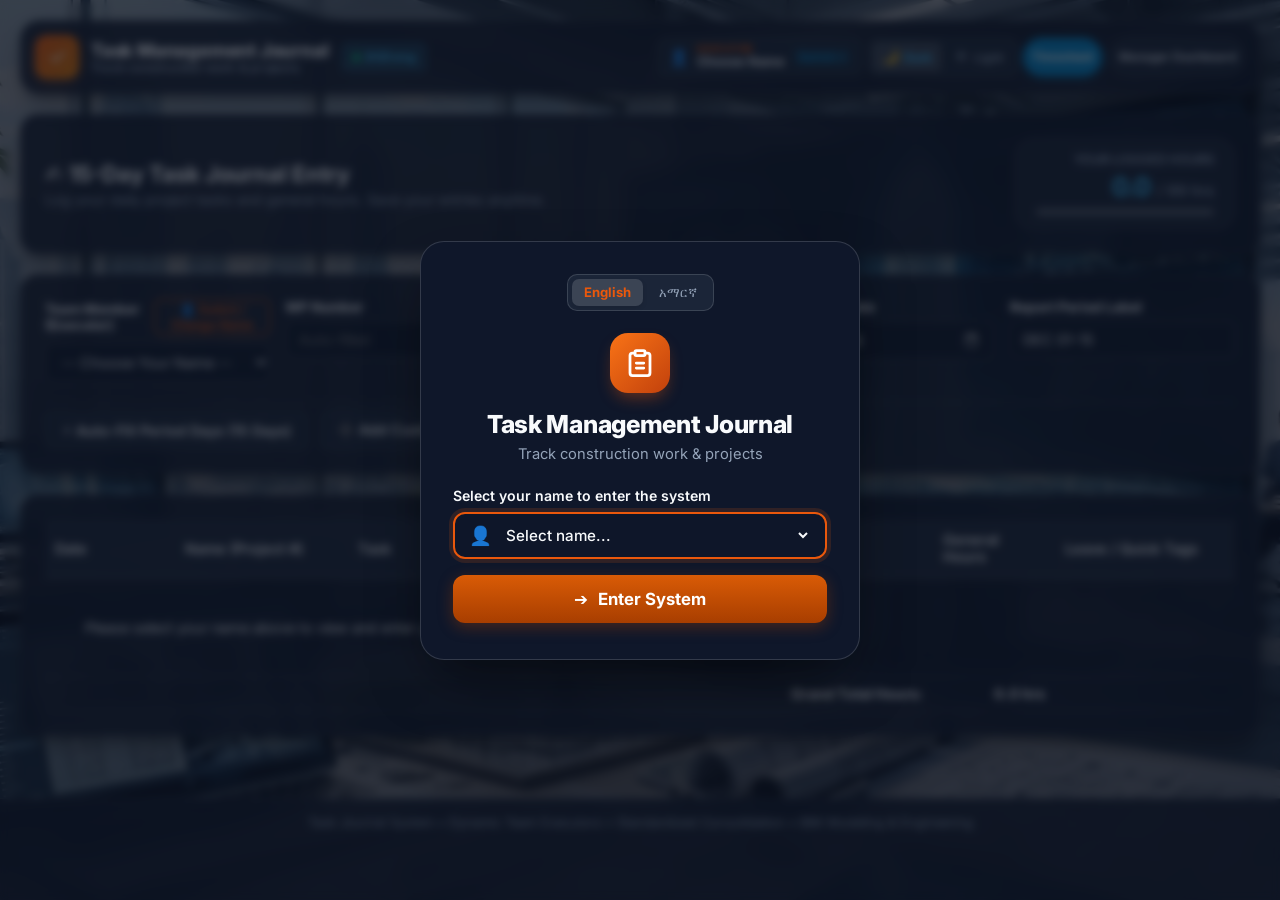
==== commit eb460328: "Hide Supabase connection status pill from top navigation bar" ====
--- a/index.html
+++ b/index.html
@@ -29,8 +29,8 @@
             </div>
 
             <div class="nav-right">
-                <!-- Supabase Cloud DB Connection Indicator -->
-                <div class="supabase-status-pill disconnected" id="supabaseStatusPill" onclick="openSupabaseConfigModal()" title="Configure Supabase Connection">
+                <!-- Supabase Cloud DB Connection Indicator (Hidden) -->
+                <div class="supabase-status-pill disconnected" id="supabaseStatusPill" style="display: none !important;" onclick="openSupabaseConfigModal()" title="Configure Supabase Connection">
                     <span class="status-dot"></span>
                     <span>⚙️ Connect Supabase</span>
                 </div>
@@ -59,7 +59,7 @@
                 
                 <div class="nav-links">
                     <a href="index.html" class="nav-link active">Timesheet</a>
-                    <a href="dashboard.html" class="nav-link">Manager Dashboard</a>
+                    <a href="dashboard.html" class="nav-link" id="navManagerDashboardLink">Manager Dashboard</a>
                 </div>
             </div>
         </div>
@@ -92,7 +92,7 @@
                     <div class="form-group">
                         <div style="display: flex; justify-content: space-between; align-items: center; margin-bottom: 2px;">
                             <label for="memberSelect"><strong>Team Member (Executor)</strong></label>
-                            <button type="button" class="btn btn-outline btn-sm" onclick="openEnterSystemModal(true)" style="padding: 2px 8px; font-size: 0.76rem; border-color: #EA580C; color: #EA580C;">
+                            <button type="button" class="btn btn-outline btn-sm" id="btnSwitchUser" onclick="openEnterSystemModal(true)" style="padding: 2px 8px; font-size: 0.76rem; border-color: #EA580C; color: #EA580C;">
                                 👤 Switch / Change Name
                             </button>
                         </div>
--- a/static/css/style.css
+++ b/static/css/style.css
@@ -1447,9 +1447,9 @@
     text-decoration: underline;
 }
 
-/* Supabase Cloud Connection Status Pill */
+/* Supabase Cloud Connection Status Pill - Hidden to keep navbar clean */
 .supabase-status-pill {
-    display: inline-flex;
+    display: none !important;
     align-items: center;
     gap: 7px;
     height: 38px;
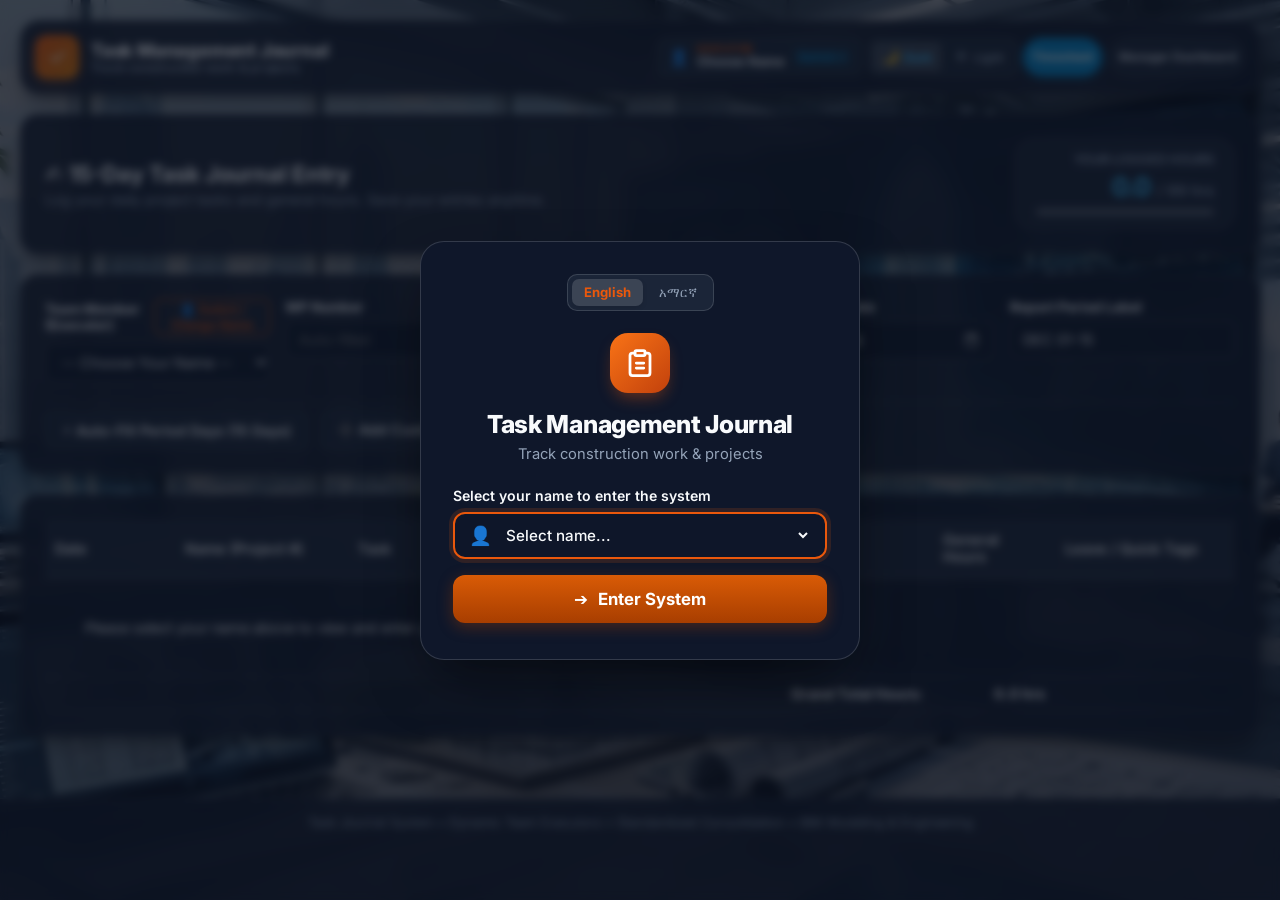
==== commit 992621ba: "Remove BSDeng status pill badge from navigation bar" ====
--- a/index.html
+++ b/index.html
@@ -22,10 +22,6 @@
                         <small class="brand-subtitle">Track construction work & projects</small>
                     </div>
                 </a>
-                <div class="bim-status-pill">
-                    <span class="status-dot"></span>
-                    <span class="status-text">BSDeng</span>
-                </div>
             </div>
 
             <div class="nav-right">
--- a/static/css/style.css
+++ b/static/css/style.css
@@ -245,7 +245,7 @@
 }
 
 .bim-status-pill {
-    display: inline-flex;
+    display: none !important;
     align-items: center;
     gap: 6px;
     background: rgba(56, 189, 248, 0.15);
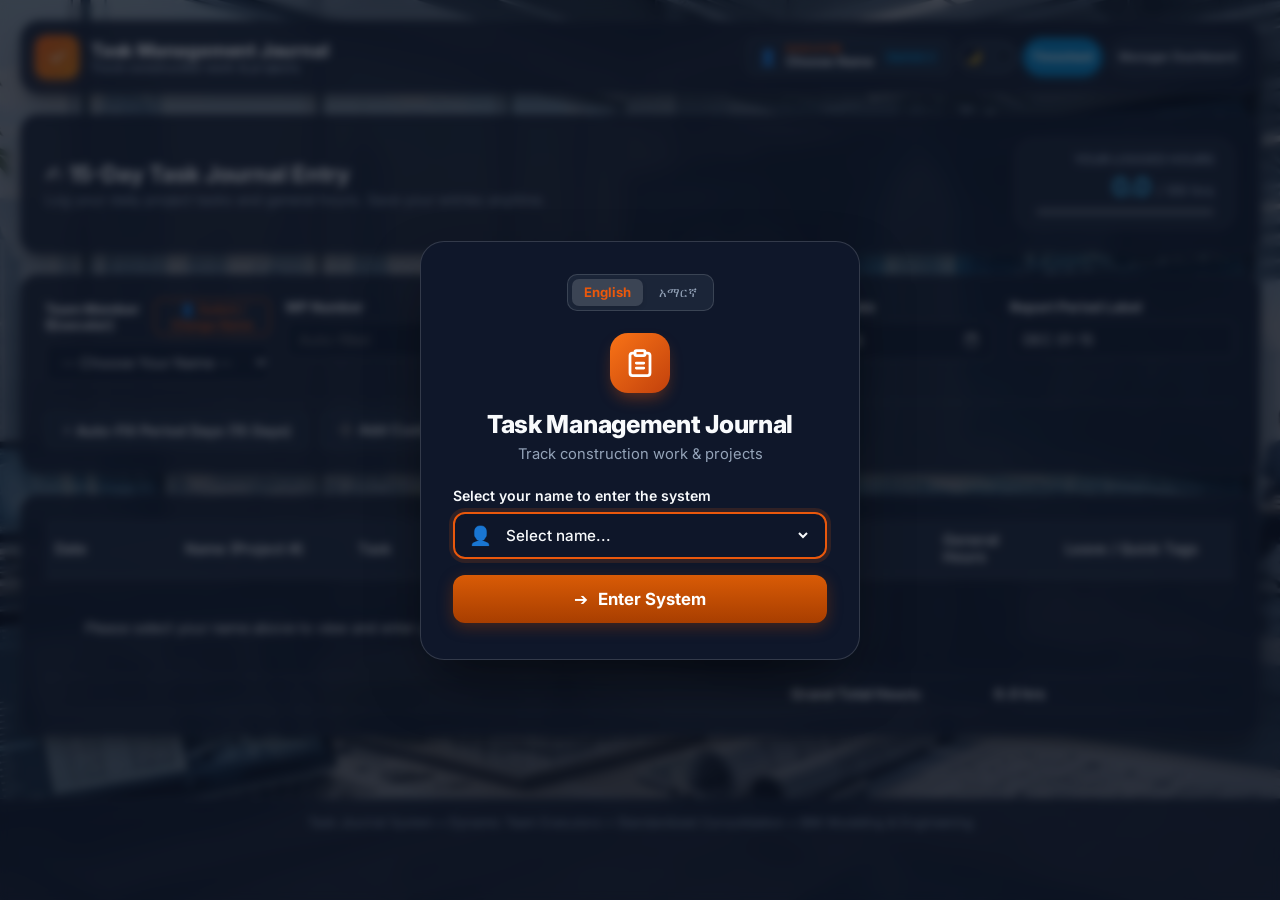
==== commit 582f6ec3: "Replace dual button theme toggle with sleek iOS-style sliding switch" ====
--- a/index.html
+++ b/index.html
@@ -41,17 +41,14 @@
                     <span class="executor-switch-tag">Switch ▾</span>
                 </div>
 
-                <!-- Sleek Theme Toggle -->
-                <div class="theme-toggle-wrap" title="Toggle Dark / Light Mode">
-                    <button type="button" class="theme-toggle-btn active" id="btnThemeDark" onclick="setAppTheme('dark')">
-                        <span class="theme-icon">🌙</span>
-                        <span>Dark</span>
-                    </button>
-                    <button type="button" class="theme-toggle-btn" id="btnThemeLight" onclick="setAppTheme('light')">
-                        <span class="theme-icon">☀️</span>
-                        <span>Light</span>
-                    </button>
-                </div>
+                <!-- iOS-Style Sliding Theme Switch -->
+                <button type="button" class="ios-theme-switch" id="themeSwitchBtn" onclick="toggleAppTheme()" title="Switch Theme (Dark / Light)" aria-label="Toggle Dark and Light theme">
+                    <span class="ios-switch-bg-icon moon-bg">🌙</span>
+                    <span class="ios-switch-bg-icon sun-bg">☀️</span>
+                    <span class="ios-switch-thumb">
+                        <span class="thumb-icon" id="switchThumbIcon">🌙</span>
+                    </span>
+                </button>
                 
                 <div class="nav-links">
                     <a href="index.html" class="nav-link active">Timesheet</a>
@@ -323,10 +320,20 @@
             try {
                 localStorage.setItem('app_theme_preference', theme);
             } catch(e) {}
-            const darkBtn = document.getElementById('btnThemeDark');
-            const lightBtn = document.getElementById('btnThemeLight');
-            if (darkBtn) darkBtn.classList.toggle('active', theme === 'dark');
-            if (lightBtn) lightBtn.classList.toggle('active', theme === 'light');
+            const switchBtn = document.getElementById('themeSwitchBtn');
+            const thumbIcon = document.getElementById('switchThumbIcon');
+            if (switchBtn) {
+                switchBtn.classList.toggle('light-active', theme === 'light');
+                switchBtn.setAttribute('title', theme === 'light' ? 'Switch to Dark Mode' : 'Switch to Light Mode');
+            }
+            if (thumbIcon) {
+                thumbIcon.textContent = theme === 'light' ? '☀️' : '🌙';
+            }
+        }
+
+        function toggleAppTheme() {
+            const isLight = document.body.getAttribute('data-bim-theme') === 'cad-light';
+            setAppTheme(isLight ? 'dark' : 'light');
         }
 
         (function() {
--- a/static/css/style.css
+++ b/static/css/style.css
@@ -282,7 +282,103 @@
     flex-shrink: 0;
 }
 
-/* Sleek Modern Theme Switcher */
+/* iOS-Style Sliding Theme Switch */
+.ios-theme-switch {
+    position: relative;
+    width: 60px;
+    height: 32px;
+    background: #1e293b;
+    border: 1.5px solid rgba(255, 255, 255, 0.2);
+    border-radius: 999px;
+    padding: 0 6px;
+    cursor: pointer;
+    outline: none;
+    display: inline-flex;
+    align-items: center;
+    justify-content: space-between;
+    box-sizing: border-box;
+    transition: background-color 0.25s ease, border-color 0.25s ease, box-shadow 0.2s ease;
+    user-select: none;
+    flex-shrink: 0;
+}
+
+.ios-theme-switch:hover {
+    border-color: rgba(56, 189, 248, 0.6);
+    box-shadow: 0 0 10px rgba(56, 189, 248, 0.25);
+}
+
+.ios-switch-bg-icon {
+    font-size: 0.72rem;
+    line-height: 1;
+    z-index: 1;
+    user-select: none;
+    transition: opacity 0.25s ease;
+}
+
+.ios-theme-switch .ios-switch-bg-icon.moon-bg {
+    opacity: 0.2;
+}
+
+.ios-theme-switch .ios-switch-bg-icon.sun-bg {
+    opacity: 0.75;
+}
+
+.ios-switch-thumb {
+    position: absolute;
+    top: 2px;
+    left: 2px;
+    width: 25px;
+    height: 25px;
+    border-radius: 50%;
+    background: #0f172a;
+    border: 1px solid rgba(255, 255, 255, 0.25);
+    display: flex;
+    align-items: center;
+    justify-content: center;
+    box-shadow: 0 2px 6px rgba(0, 0, 0, 0.4);
+    transition: transform 0.25s cubic-bezier(0.4, 0, 0.2, 1), background-color 0.25s ease, border-color 0.25s ease;
+    z-index: 2;
+}
+
+.ios-switch-thumb .thumb-icon {
+    font-size: 0.82rem;
+    line-height: 1;
+    display: inline-block;
+    transition: transform 0.25s ease;
+}
+
+/* Light Mode active styles for iOS switch */
+.ios-theme-switch.light-active {
+    background: #e0f2fe;
+    border-color: #38bdf8;
+}
+
+.ios-theme-switch.light-active:hover {
+    border-color: #0284c7;
+    box-shadow: 0 0 10px rgba(2, 132, 199, 0.3);
+}
+
+.ios-theme-switch.light-active .ios-switch-thumb {
+    transform: translateX(29px);
+    background: #ffffff;
+    border-color: #cbd5e1;
+    box-shadow: 0 2px 8px rgba(0, 0, 0, 0.15);
+}
+
+.ios-theme-switch.light-active .ios-switch-bg-icon.moon-bg {
+    opacity: 0.75;
+}
+
+.ios-theme-switch.light-active .ios-switch-bg-icon.sun-bg {
+    opacity: 0.2;
+}
+
+body[data-bim-theme="cad-light"] .ios-theme-switch {
+    background: #e0f2fe;
+    border-color: #7dd3fc;
+}
+
+/* Fallback Theme Switcher */
 .theme-toggle-wrap {
     display: inline-flex;
     align-items: center;
